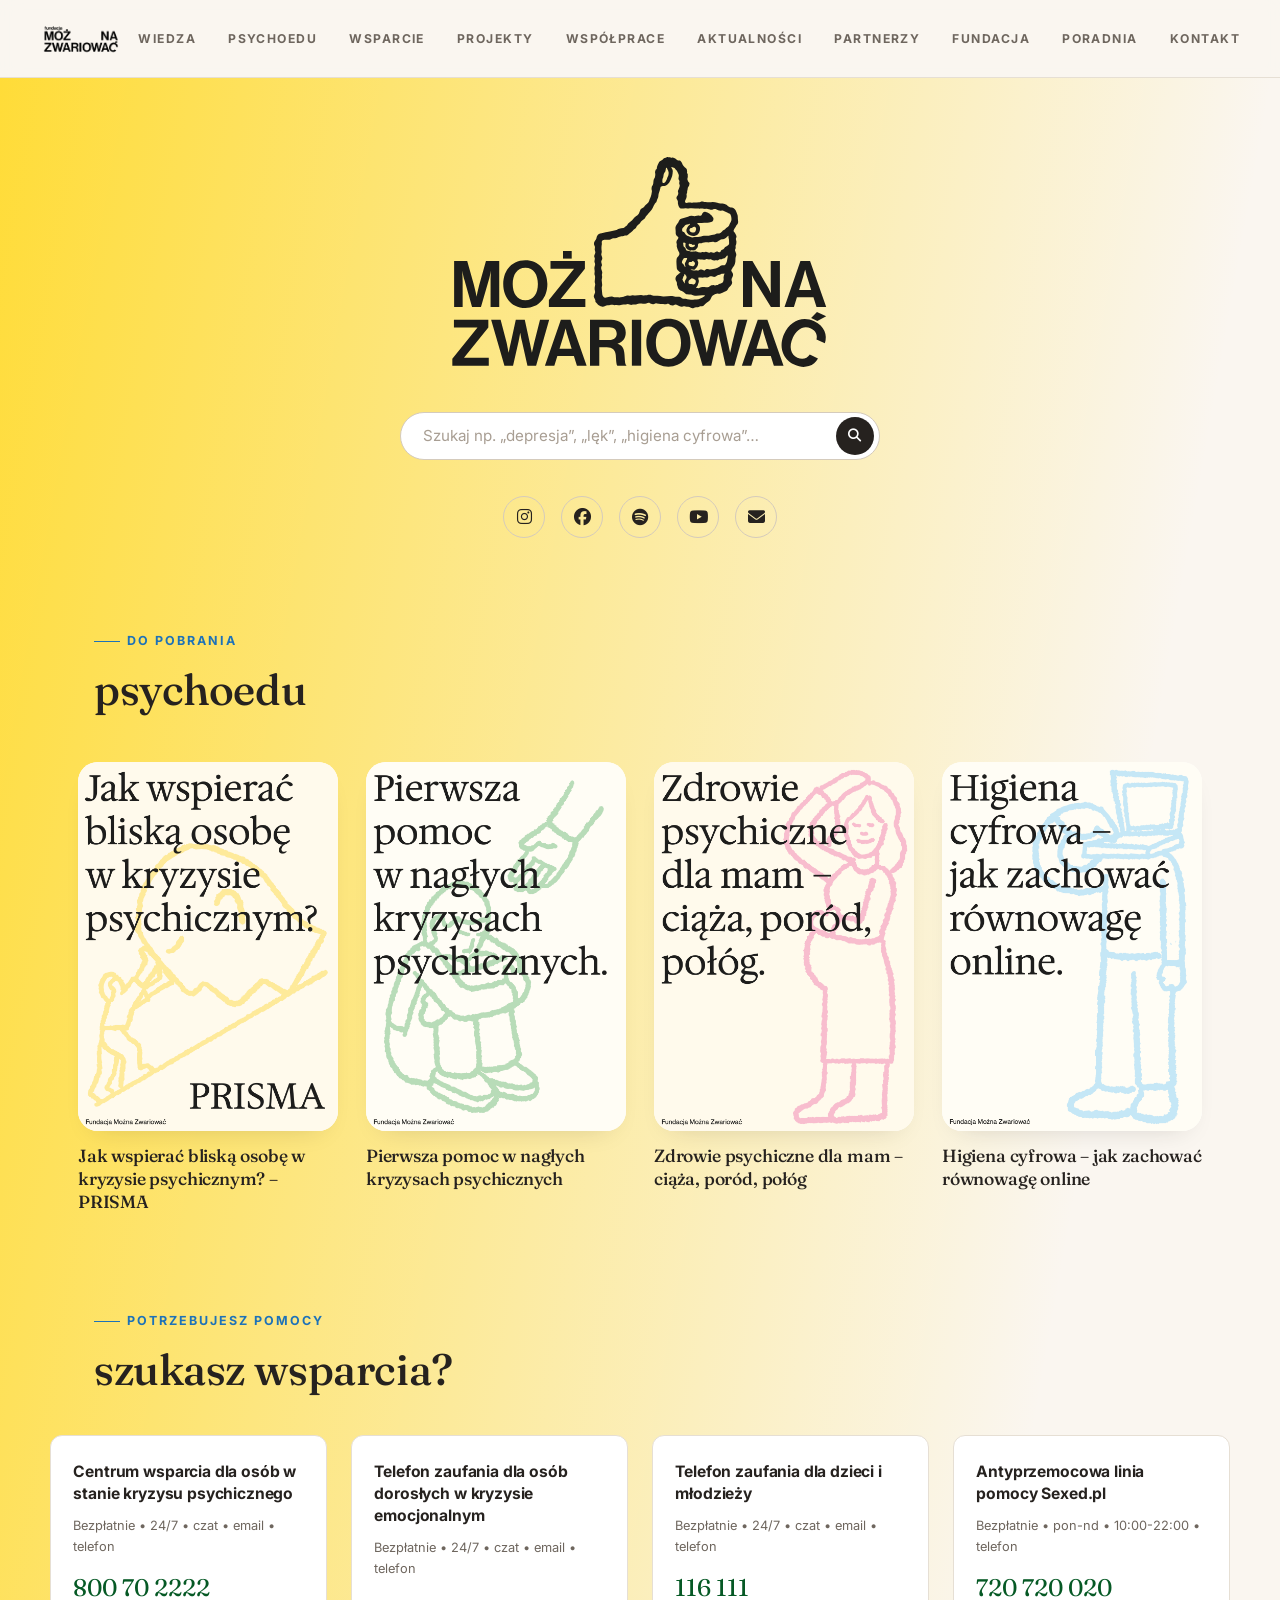
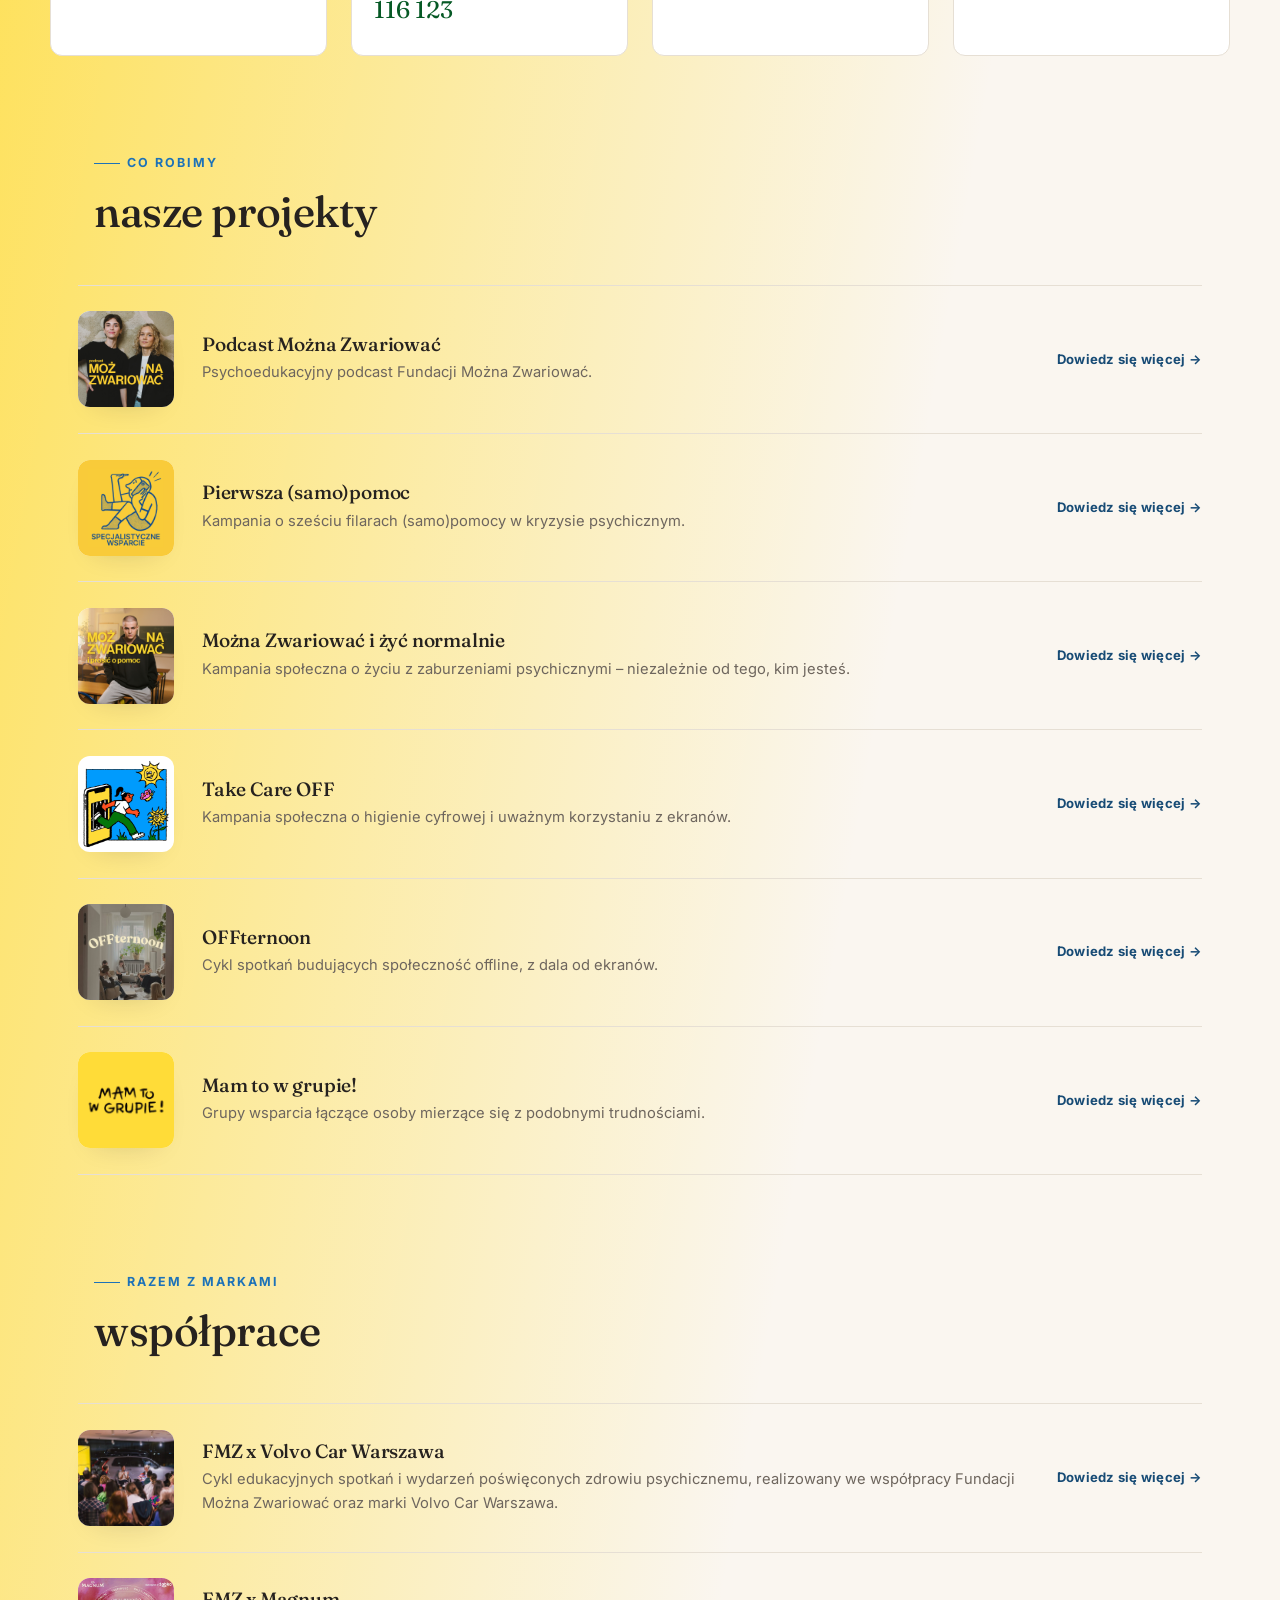
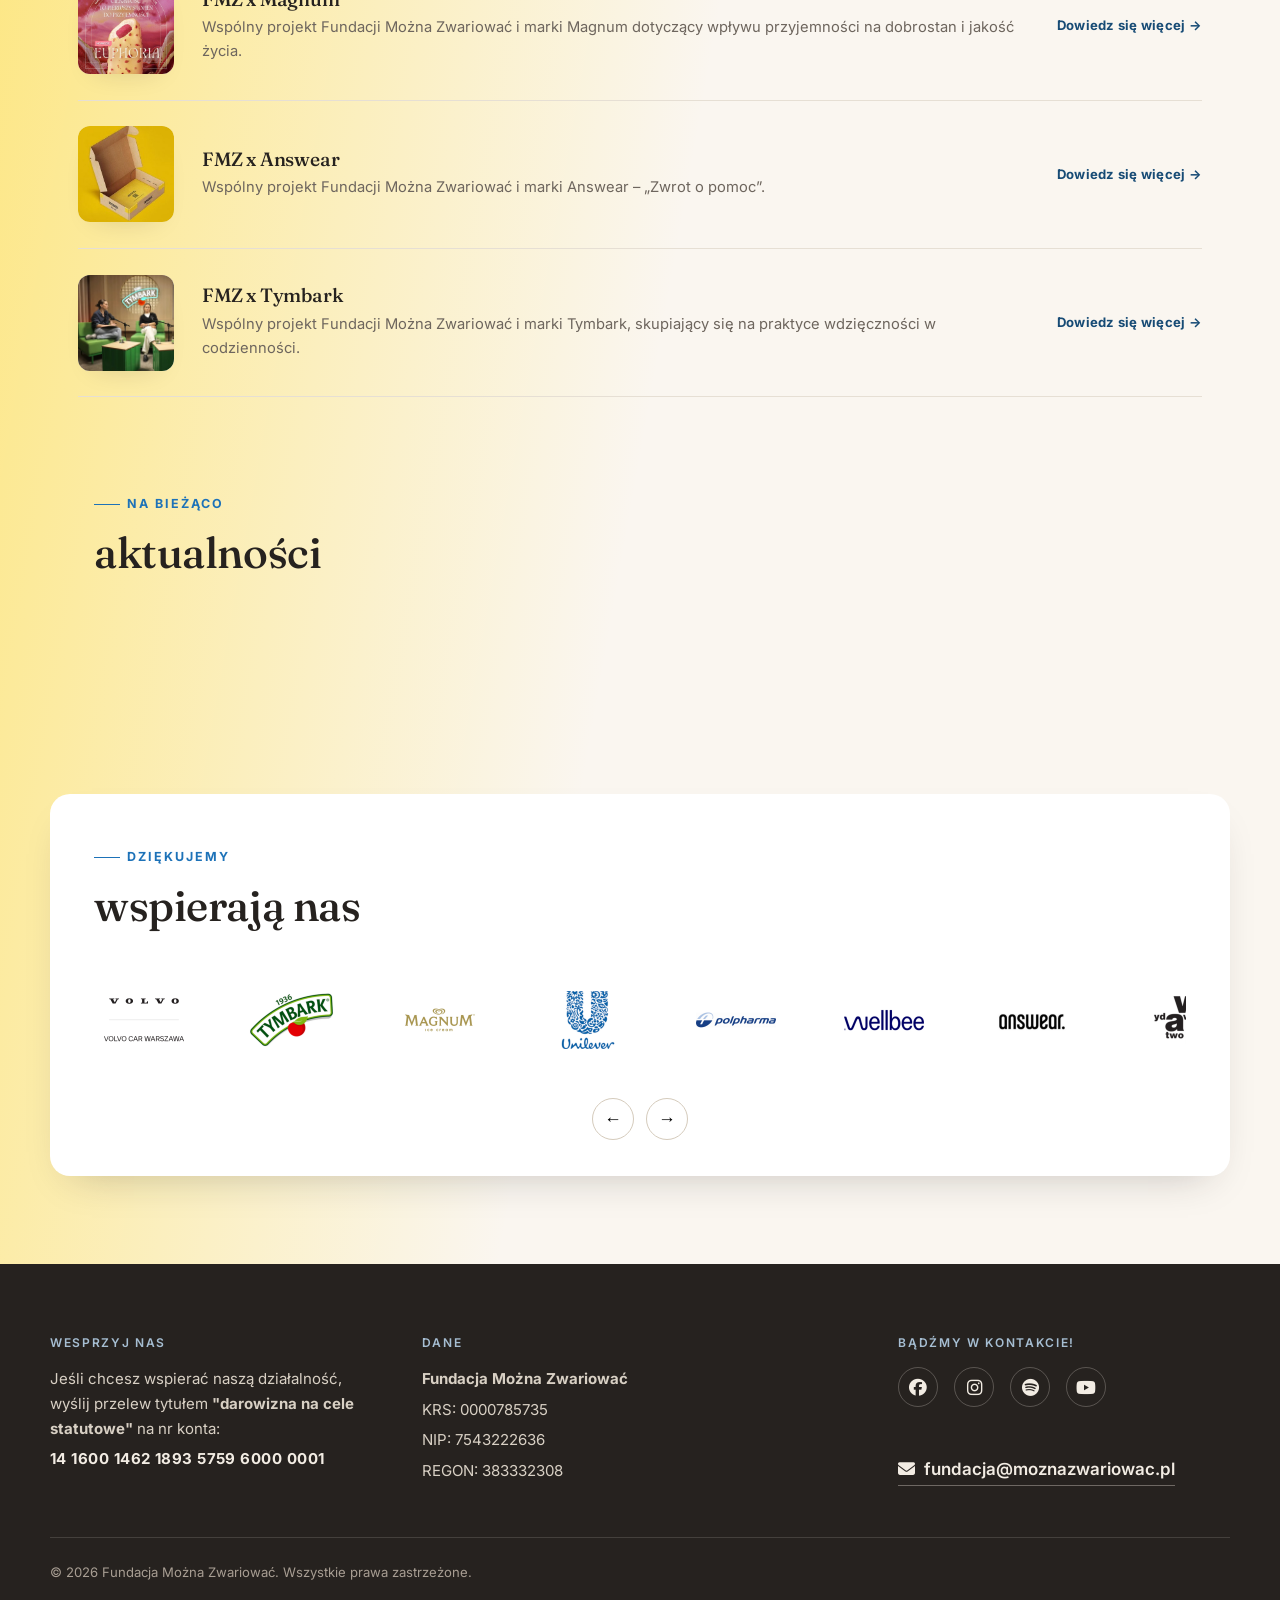
==== index.html @ efbbf6c7 "Volvo page: navy titles and subtitle Co-Authored-By: Claude Opus 5.5 <noreply@anthropic.com> Claude-" ====
<!DOCTYPE html>
<html lang="pl">
  <head>
    <meta charset="UTF-8" />
    <meta name="viewport" content="width=device-width, initial-scale=1.0" />
    <title>Fundacja Można Zwariować</title>
    <link rel="preconnect" href="https://fonts.googleapis.com" />
    <link rel="preconnect" href="https://fonts.gstatic.com" crossorigin />
    <link
      href="https://fonts.googleapis.com/css2?family=Fraunces:ital,opsz,wght@0,9..144,400;0,9..144,500;0,9..144,600;1,9..144,400&family=Inter:wght@400;500;600;700;800&display=swap"
      rel="stylesheet"
    />
    <link
      rel="stylesheet"
      href="https://cdnjs.cloudflare.com/ajax/libs/font-awesome/6.5.0/css/all.min.css"
    />
    <link rel="stylesheet" href="style.css?v=35" />
    <link rel="icon" type="image/png" href="images/favicon.png" />
  </head>
  <body>
    <header>
        <a href="index.html">
          <img
            src="images/logo-black.png"
            alt="Fundacja Można Zwariować"
            class="logo"
          />
        </a>

        <nav class="desktop-nav">
          <a href="wiedza.html">WIEDZA</a>
          <a href="#psychoedu">PSYCHOEDU</a>
          <a href="#wsparcie">WSPARCIE</a>
          <a href="#projekty">PROJEKTY</a>
          <a href="#wspolprace">WSPÓŁPRACE</a>
          <a href="#aktualnosci">AKTUALNOŚCI</a>
          <a href="#partnerzy">PARTNERZY</a>
          <a href="fundacja.html">FUNDACJA</a>
          <a href="http://poradniamoznazwariowac.pl/" target="_blank">PORADNIA</a>
          <a href="#kontakt">KONTAKT</a>
        </nav>

      <button class="menu-toggle" onclick="toggleMenu()" aria-label="Menu">☰</button>
    </header>

    <nav class="menu" id="mobileMenu">
      <button class="menu-close" onclick="toggleMenu()" aria-label="Zamknij menu">✕</button>
      <a href="wiedza.html">Wiedza</a>
      <a href="#psychoedu">Psychoedu</a>
      <a href="#wsparcie">Wsparcie</a>
      <a href="#projekty">Projekty</a>
      <a href="#wspolprace">Współprace</a>
      <a href="#aktualnosci">Aktualności</a>
      <a href="#partnerzy">Partnerzy</a>
      <a href="fundacja.html">Fundacja</a>
      <a href="http://poradniamoznazwariowac.pl/" target="_blank">Poradnia</a>
      <a href="#kontakt">Kontakt</a>
    </nav>

    <main class="container">
      <div class="gradient-zone">
      <section class="hero">
        <img
          src="images/MZthumblogo.svg"
          alt="Fundacja Można Zwariować"
          class="hero-logo"
        />

        <div class="hero-search-wrapper">
          <form class="hero-search" id="heroSearchForm" role="search" autocomplete="off">
            <input
              type="text"
              id="heroSearchInput"
              placeholder="Szukaj np. „depresja”, „lęk”, „higiena cyfrowa”…"
              aria-label="Szukaj w bazie wiedzy"
            />
            <button type="submit" class="hero-search-submit" aria-label="Szukaj">
              <i class="fas fa-search"></i>
            </button>
          </form>
          <div class="search-suggestions" id="heroSearchSuggestions"></div>
        </div>

       <div class="social-icons">
          <a href="https://www.instagram.com/moznazwariowac/" target="_blank"
            ><i class="fab fa-instagram"></i
          ></a>
          <a
            href="https://www.facebook.com/fundacjamoznazwariowac/"
            target="_blank"
            ><i class="fab fa-facebook"></i
          ></a>
          <a
            href="https://open.spotify.com/show/7yq7L2H5VwxzbtKMXawCY4"
            target="_blank"
            ><i class="fab fa-spotify"></i
          ></a>
          <a href="https://www.youtube.com/@moznazwariowac" target="_blank"
            ><i class="fab fa-youtube"></i
          ></a>
          <a href="mailto:fundacja@moznazwariowac.pl"
            ><i class="fas fa-envelope"></i
          ></a>
        </div>
      </section>


      <div class="section-heading" id="psychoedu">
        <p class="eyebrow">Do pobrania</p>
        <h2>psychoedu</h2>
      </div>
      <section class="projects" id="psychoedu-materialy" aria-label="Materiały do pobrania">
        <a class="project" href="https://drive.google.com/file/d/1dH6vZEk3X3gKUA7QLHs_zhx847miFxQl/view?usp=sharing" target="_blank" rel="noopener">
          <div class="image-wrapper">
            <img src="images/psychoedu/prisma.png" alt="Jak wspierać bliską osobę w kryzysie psychicznym? PRISMA" />
          </div>
          <h3>Jak wspierać bliską osobę w kryzysie psychicznym? – PRISMA</h3>
        </a>

        <a class="project" href="https://drive.google.com/file/d/1ys7moNHUGmXeyTDCe5k1jp7f_pBhKyRo/view?usp=sharing" target="_blank" rel="noopener">
          <div class="image-wrapper">
            <img src="images/psychoedu/pierwsza-pomoc.png" alt="Pierwsza pomoc w nagłych kryzysach psychicznych" />
          </div>
          <h3>Pierwsza pomoc w nagłych kryzysach psychicznych</h3>
        </a>

        <a class="project" href="https://drive.google.com/file/d/1O34Plb5wRDuKD5qvX75muHB6kGhdKzjv/view?usp=sharing" target="_blank" rel="noopener">
          <div class="image-wrapper">
            <img src="images/psychoedu/zdrowie-psychiczne-mam.png" alt="Zdrowie psychiczne dla mam – ciąża, poród, połóg" />
          </div>
          <h3>Zdrowie psychiczne dla mam – ciąża, poród, połóg</h3>
        </a>

        <a class="project" href="https://drive.google.com/file/d/1wUWBpvicBmy4-w4uSs5lAGBhzBgagpvX/view?usp=sharing" target="_blank" rel="noopener">
          <div class="image-wrapper">
            <img src="images/psychoedu/higiena-cyfrowa.png" alt="Higiena cyfrowa – jak zachować równowagę online" />
          </div>
          <h3>Higiena cyfrowa – jak zachować równowagę online</h3>
        </a>
      </section>

      <section class="trusted-section" id="wsparcie-sekcja" aria-label="Organizacje, którym możesz zaufać">
        <div class="trusted-heading" id="wsparcie">
          <p class="eyebrow">Potrzebujesz pomocy</p>
          <h2>Szukasz wsparcia?</h2>
        </div>
        <div class="trusted-grid">
          <article class="trusted-card">
            <h3 class="trusted-title"><a href="https://centrumwsparcia.pl/" target="_blank" rel="noopener">Centrum wsparcia dla osób w stanie kryzysu psychicznego</a></h3>
            <p class="trusted-meta">Bezpłatnie • 24/7 • czat • email • telefon</p>
            <p class="trusted-phone"><a href="tel:800702222">800 70 2222</a></p>
          </article>

          <article class="trusted-card">
            <h3 class="trusted-title"><a href="https://116sos.pl/" target="_blank" rel="noopener">Telefon zaufania dla osób dorosłych w kryzysie emocjonalnym</a></h3>
            <p class="trusted-meta">Bezpłatnie • 24/7 • czat • email • telefon</p>
            <p class="trusted-phone"><a href="tel:116123">116 123</a></p>
          </article>

          <article class="trusted-card">
            <h3 class="trusted-title"><a href="https://116111.pl/" target="_blank" rel="noopener">Telefon zaufania dla dzieci i młodzieży</a></h3>
            <p class="trusted-meta">Bezpłatnie • 24/7 • czat • email • telefon</p>
            <p class="trusted-phone"><a href="tel:116111">116 111</a></p>
          </article>

          <article class="trusted-card">
            <h3 class="trusted-title"><a href="https://sexed.pl/antyprzemocowa-linia/" target="_blank" rel="noopener">Antyprzemocowa linia pomocy Sexed.pl</a></h3>
            <p class="trusted-meta">Bezpłatnie • pon-nd • 10:00-22:00 • telefon</p>
            <p class="trusted-phone"><a href="tel:720720020">720 720 020</a></p>
          </article>
        </div>
      </section>

      <div class="section-heading" id="projekty">
        <p class="eyebrow">Co robimy</p>
        <h2>nasze projekty</h2>
      </div>
      <div class="projects-list">
        <a href="https://open.spotify.com/show/7yq7L2H5VwxzbtKMXawCY4" target="_blank" class="project-row">
          <div class="project-row-thumb"><img src="images/podcast.png" alt="Podcast Można Zwariować" /></div>
          <div class="project-row-text">
            <h3>Podcast Można Zwariować</h3>
            <p>Psychoedukacyjny podcast Fundacji Można Zwariować.</p>
          </div>
          <span class="project-row-arrow">Dowiedz się więcej →</span>
        </a>

        <a href="pierwszasamopomoc.html" class="project-row">
          <div class="project-row-thumb"><img src="images/psp-wsparcie.png" alt="Pierwsza (samo)pomoc" /></div>
          <div class="project-row-text">
            <h3>Pierwsza (samo)pomoc</h3>
            <p>Kampania o sześciu filarach (samo)pomocy w kryzysie psychicznym.</p>
          </div>
          <span class="project-row-arrow">Dowiedz się więcej →</span>
        </a>

        <a href="kampania.html" class="project-row">
          <div class="project-row-thumb"><img src="images/kampania/poster1.jpg" alt="Można Zwariować i żyć normalnie" /></div>
          <div class="project-row-text">
            <h3>Można Zwariować i żyć normalnie</h3>
            <p>Kampania społeczna o życiu z zaburzeniami psychicznymi – niezależnie od tego, kim jesteś.</p>
          </div>
          <span class="project-row-arrow">Dowiedz się więcej →</span>
        </a>

        <a href="takecareoff.html" class="project-row">
          <div class="project-row-thumb"><img src="images/tcoy1.png" alt="Take Care OFF" /></div>
          <div class="project-row-text">
            <h3>Take Care OFF</h3>
            <p>Kampania społeczna o higienie cyfrowej i uważnym korzystaniu z ekranów.</p>
          </div>
          <span class="project-row-arrow">Dowiedz się więcej →</span>
        </a>

        <a href="offternoon.html" class="project-row">
          <div class="project-row-thumb"><img src="images/offternoon.jpg" alt="OFFternoon" /></div>
          <div class="project-row-text">
            <h3>OFFternoon</h3>
            <p>Cykl spotkań budujących społeczność offline, z dala od ekranów.</p>
          </div>
          <span class="project-row-arrow">Dowiedz się więcej →</span>
        </a>

        <a href="mamtowgrupie.html" class="project-row">
          <div class="project-row-thumb"><img src="images/mamtowgrupie-thumb.png" alt="Mam to w grupie!" /></div>
          <div class="project-row-text">
            <h3>Mam to w grupie!</h3>
            <p>Grupy wsparcia łączące osoby mierzące się z podobnymi trudnościami.</p>
          </div>
          <span class="project-row-arrow">Dowiedz się więcej →</span>
        </a>

      </div>

      <div class="section-heading" id="wspolprace">
        <p class="eyebrow">Razem z markami</p>
        <h2>współprace</h2>
      </div>
      <div class="projects-list">
        <a href="volvo.html" class="project-row">
          <div class="project-row-thumb"><img src="images/volvo/thumb.jpg?v=2" alt="FMZ x Volvo Car Warszawa" /></div>
          <div class="project-row-text">
            <h3>FMZ x Volvo Car Warszawa</h3>
            <p>Cykl edukacyjnych spotkań i wydarzeń poświęconych zdrowiu psychicznemu, realizowany we współpracy Fundacji Można Zwariować oraz marki Volvo Car Warszawa.</p>
          </div>
          <span class="project-row-arrow">Dowiedz się więcej →</span>
        </a>

        <a href="magnum.html" class="project-row">
          <div class="project-row-thumb"><img src="images/magnum-euphoria.jpg" alt="FMZ x Magnum" /></div>
          <div class="project-row-text">
            <h3>FMZ x Magnum</h3>
            <p>Wspólny projekt Fundacji Można Zwariować i marki Magnum dotyczący wpływu przyjemności na dobrostan i jakość życia.</p>
          </div>
          <span class="project-row-arrow">Dowiedz się więcej →</span>
        </a>

        <a href="answear.html" class="project-row">
          <div class="project-row-thumb"><img src="images/answear/thumb.jpg" alt="FMZ x Answear" /></div>
          <div class="project-row-text">
            <h3>FMZ x Answear</h3>
            <p>Wspólny projekt Fundacji Można Zwariować i marki Answear – „Zwrot o pomoc”.</p>
          </div>
          <span class="project-row-arrow">Dowiedz się więcej →</span>
        </a>

        <a href="tymbark.html" class="project-row">
          <div class="project-row-thumb"><img src="images/tymbark/thumb.jpg" alt="FMZ x Tymbark" /></div>
          <div class="project-row-text">
            <h3>FMZ x Tymbark</h3>
            <p>Wspólny projekt Fundacji Można Zwariować i marki Tymbark, skupiający się na praktyce wdzięczności w codzienności.</p>
          </div>
          <span class="project-row-arrow">Dowiedz się więcej →</span>
        </a>
      </div>

        <section class="instagram-section" aria-label="Aktualności">
          <div class="instagram-heading" id="aktualnosci">
            <p class="eyebrow">Na bieżąco</p>
            <h2>aktualności</h2>
          </div>
          <div class="instagram-grid-container">
            <!-- Behold Instagram Feed Widget -->
            <behold-widget feed-id="1lDxrCmmyEaCpyabLuM0"></behold-widget>
            <script>
              (() => {
                const d=document,s=d.createElement("script");s.type="module";
                s.src="https://w.behold.so/widget.js";d.head.append(s);
              })();
            </script>
          </div>
        </section>

        <section class="partners-section" aria-label="Partnerzy">
          <div class="partners-box" id="partnerzy">
          <div class="partners-heading">
            <p class="eyebrow">Dziękujemy</p>
            <h2>wspierają nas</h2>
          </div>
          <div class="partners-track" id="partnersTrack">
            <div class="partner-item"><img src="images/partnerzy/1.png" alt="Partner 1" /></div>
            <div class="partner-item"><img src="images/partnerzy/2.png" alt="Partner 2" /></div>
            <div class="partner-item"><img src="images/partnerzy/3.png" alt="Partner 3" /></div>
            <div class="partner-item"><img src="images/partnerzy/4.png" alt="Partner 4" /></div>
            <div class="partner-item"><img src="images/partnerzy/5.png" alt="Partner 5" /></div>
            <div class="partner-item"><img src="images/partnerzy/6.png" alt="Partner 6" /></div>
            <div class="partner-item"><img src="images/partnerzy/7.png" alt="Partner 7" /></div>
            <div class="partner-item"><img src="images/partnerzy/8.png" alt="Partner 8" /></div>
            <div class="partner-item"><img src="images/partnerzy/9.png" alt="Partner 9" /></div>
            <div class="partner-item"><img src="images/partnerzy/10.png" alt="Partner 10" /></div>
            <div class="partner-item"><img src="images/partnerzy/11.png" alt="Partner 11" /></div>
            <div class="partner-item"><img src="images/partnerzy/12.png" alt="Partner 12" /></div>
            <div class="partner-item"><img src="images/partnerzy/13.png" alt="Partner 13" /></div>
            <div class="partner-item"><img src="images/partnerzy/14.png" alt="Partner 14" /></div>
            <div class="partner-item"><img src="images/partnerzy/15.png" alt="Partner 15" /></div>
            <div class="partner-item"><img src="images/partnerzy/16.png" alt="Partner 16" /></div>
            <div class="partner-item"><img src="images/partnerzy/17.png" alt="Partner 17" /></div>
            <div class="partner-item"><img src="images/partnerzy/18.png" alt="Partner 18" /></div>
            <div class="partner-item"><img src="images/partnerzy/19.png" alt="Partner 19" /></div>
            <div class="partner-item"><img src="images/partnerzy/20.png" alt="Partner 20" /></div>
            <div class="partner-item"><img src="images/partnerzy/21.png" alt="Partner 21" /></div>
          </div>
          <div class="partners-controls">
            <button class="partners-arrow" id="partnersPrev" aria-label="Poprzedni">←</button>
            <button class="partners-arrow" id="partnersNext" aria-label="Następny">→</button>
          </div>
          </div>
        </section>
      </div>
      </main>

    <footer class="footer" id="kontakt">
      <div class="footer-content">
        <div class="footer-section">
          <h3>WESPRZYJ NAS</h3>
          <div class="donation-info">
            <p>Jeśli chcesz wspierać naszą działalność, wyślij przelew tytułem <strong>"darowizna na cele statutowe"</strong> na nr konta:</p>
            <p class="bank-account"><strong>14 1600 1462 1893 5759 6000 0001</strong></p>
          </div>
        </div>

        <div class="footer-section">
          <h3>DANE</h3>
          <div class="contact-info">
            <p><strong>Fundacja Można Zwariować</strong></p>
            <p>KRS: 0000785735</p>
            <p>NIP: 7543222636</p>
            <p>REGON: 383332308</p>
          </div>
        </div>

        <div class="footer-section">
          <h3>BĄDŹMY W KONTAKCIE!</h3>
          <div class="footer-social-icons">
            <a href="https://www.facebook.com/fundacjamoznazwariowac/" target="_blank">
              <i class="fab fa-facebook"></i>
            </a>
            <a href="https://www.instagram.com/moznazwariowac/" target="_blank">
              <i class="fab fa-instagram"></i>
            </a>
            <a href="https://open.spotify.com/show/7yq7L2H5VwxzbtKMXawCY4" target="_blank">
              <i class="fab fa-spotify"></i>
            </a>
            <a href="https://www.youtube.com/@moznazwariowac" target="_blank">
              <i class="fab fa-youtube"></i>
            </a>
          </div> <br>
          <a href="mailto:fundacja@moznazwariowac.pl" class="email-link">
            <i class="fas fa-envelope"></i> fundacja@moznazwariowac.pl
          </a>
        </div>
      </div>
      <div class="footer-bottom">
        <p>&copy; 2026 Fundacja Można Zwariować. Wszystkie prawa zastrzeżone.</p>
      </div>
    </footer>

    <script src="contentful-config.js?v=2"></script>
    <script src="posts-data.js?v=6"></script>
    <script src="script.js?v=3"></script>
  </body>
</html>
---- style.css ----
/* =========================================================
   Fundacja Można Zwariować — design system
   Inspired by the Studio Malinowski brochure redesign:
   editorial serif headings, warm paper background, thin
   rules, small-caps labels, and a soft gradient-wash accent
   that shifts per topic (blush pink / sky blue / sage green).
   ========================================================= */

/* ---------- Tokens ---------- */
:root {
  /* neutrals */
  --cream: #faf6f0;
  --paper: #ffffff;
  --ink: #26221f;
  --ink-soft: #6e665e;
  --ink-faint: #a89e93;
  --line: #e6dfd4;
  --line-strong: #d5cbbc;

  /* accents — updated brand palette (Sept 2026) */
  --pink-700: #c15492;
  --pink-500: #e9bbd59c;
  --pink-500-solid: #e9bbd5;
  --pink-300: #efe6eb;
  --pink-100: #f9f8f9;

  --blue-700: #174b75;
  --blue-500-solid: #1d72b8;
  --blue-300: #a6bed2;
  --blue-100: #e7ebee;

  --green-700: #065925;
  --green-500-solid: #038d36;
  --green-300: #89d0a3;
  --green-100: #e0ebe4;

  /* new brand hues — not yet wired to a page theme */
  --red-700: #973615;
  --red-500-solid: #e94f1b;
  --red-300: #dcbcb2;
  --red-100: #f1ecea;

  --navy-700: #202154;
  --navy-500-solid: #2d2e83;
  --navy-300: #a3a4c4;
  --navy-100: #e5e5ea;

  --yellow: #ffdc38;

  /* the "active" accent — overridden per page via body classes */
  --accent-700: var(--blue-700);
  --accent-500: var(--blue-500-solid);
  --accent-300: var(--blue-300);
  --accent-100: var(--blue-100);

  --font-serif: "Fraunces", "Iowan Old Style", Georgia, serif;
  --font-sans: "Inter", -apple-system, BlinkMacSystemFont, "Segoe UI", sans-serif;

  --container: 1180px;
  --radius: 20px;
  --radius-sm: 12px;

  --shadow-soft: 0 18px 40px -22px rgba(38, 34, 31, 0.28);
  --shadow-card: 0 12px 28px -18px rgba(38, 34, 31, 0.22);
}

body.accent-blue {
  --accent-700: var(--blue-700);
  --accent-500: var(--blue-500-solid);
  --accent-300: var(--blue-300);
  --accent-100: var(--blue-100);
}

body.accent-green {
  --accent-700: var(--green-700);
  --accent-500: var(--green-500-solid);
  --accent-300: var(--green-300);
  --accent-100: var(--green-100);
}

/* ---------- Reset ---------- */
* {
  box-sizing: border-box;
}

html {
  scroll-behavior: smooth;
}

body {
  margin: 0;
  overflow-x: hidden;
  font-family: var(--font-sans);
  background-color: var(--cream);
  color: var(--ink);
  -webkit-font-smoothing: antialiased;
  font-size: 17px;
  line-height: 1.65;
}

img {
  max-width: 100%;
  display: block;
}

a {
  color: inherit;
  text-decoration: none;
}

ul {
  margin: 0;
  padding: 0;
  list-style: none;
}

h1, h2, h3, h4 {
  font-family: var(--font-serif);
  font-weight: 500;
  line-height: 1.12;
  letter-spacing: -0.01em;
  margin: 0 0 0.5em;
  color: var(--ink);
}

h1 { font-size: clamp(2.4rem, 5vw, 4rem); font-weight: 400; }
h2 { font-size: clamp(1.9rem, 3.4vw, 2.7rem); }
h3 { font-size: 1.25rem; font-weight: 600; font-family: var(--font-sans); }
h4 { font-size: 1.05rem; font-weight: 600; font-family: var(--font-sans); }

p { margin: 0 0 1em; color: var(--ink); }

b, strong { font-weight: 700; color: var(--ink); }

/* Menu links jump to a section: stop below the sticky header so the
   eyebrow and section title are fully visible */
html {
  scroll-padding-top: 5.5rem;
}

/* ---------- Layout ---------- */
.container {
  max-width: var(--container);
  margin: 0 auto;
  padding: 0 1.75rem;
}

section {
  padding: 5.5rem 1.75rem;
}

@media (max-width: 720px) {
  section { padding: 3.25rem 1.25rem; }
}

/* psychoedu and szukasz wsparcia sit back-to-back with no heading gap
   between them, so their combined padding otherwise doubles up — trim it
   to match the tighter spacing used elsewhere between sections */
#psychoedu-materialy {
  padding-bottom: 2.75rem;
}

#wsparcie-sekcja {
  padding-top: 2.75rem;
}

@media (max-width: 720px) {
  #psychoedu-materialy { padding-bottom: 1.5rem; }
  #wsparcie-sekcja { padding-top: 1.5rem; }
}

.eyebrow {
  display: inline-flex;
  align-items: center;
  gap: 0.6em;
  font-family: var(--font-sans);
  font-size: 0.78rem;
  font-weight: 700;
  letter-spacing: 0.16em;
  text-transform: uppercase;
  color: var(--accent-500);
  margin-bottom: 0.9rem;
}

.eyebrow::before {
  content: "";
  width: 26px;
  height: 1px;
  background: var(--accent-500);
}

/* Every section heading on the home page lines up with the
   "wspierają nas" heading, which sits inside the padded partners box.
   .section-heading lives outside a <section>, so it adds the section
   gutter itself (1.75rem, 1.25rem on phones) on top of that inset. */
.section-heading {
  max-width: calc(var(--container) + 3.5rem);
  margin: 0 auto 3rem;
  padding: 0 1.75rem 0 calc(1.75rem + 2.75rem);
  text-align: left;
}

.trusted-heading,
.instagram-heading {
  padding-left: 2.75rem;
}

@media (max-width: 720px) {
  .section-heading { padding-left: calc(1.25rem + 2.75rem); }
}

/* a heading that follows a list instead of a <section> gets the same space
   above it as every other section (see section padding) */
.projects-list + .section-heading {
  margin-top: 5.5rem;
}

@media (max-width: 720px) {
  .projects-list + .section-heading { margin-top: 3.25rem; }
}

.section-heading h2 {
  text-transform: lowercase;
  font-variant-caps: normal;
}

/* thin rule divider, echoes the brochure's horizontal rules */
.rule {
  border: none;
  border-top: 1px solid var(--line);
  margin: 2rem 0;
}

/* soft gradient wash — the brochure cover treatment, translated to web */
.accent-wash {
  position: absolute;
  inset: 0;
  z-index: -1;
  background: linear-gradient(
    100deg,
    var(--accent-300) 0%,
    var(--accent-100) 32%,
    transparent 62%
  );
  opacity: 0.9;
}

/* ---------- Buttons ---------- */
.cta-button,
.kampania-pdf-link,
.quiz-submit {
  display: inline-flex;
  align-items: center;
  gap: 0.5em;
  font-family: var(--font-sans);
  font-size: 0.82rem;
  font-weight: 700;
  letter-spacing: 0.06em;
  text-transform: uppercase;
  padding: 0.95rem 1.9rem;
  border-radius: 999px;
  border: 1.5px solid var(--ink);
  background: transparent;
  color: var(--ink);
  cursor: pointer;
  transition: all 0.25s ease;
}

.cta-button:hover,
.kampania-pdf-link:hover,
.quiz-submit:hover {
  background: var(--ink);
  color: var(--paper);
}

.cta-button-custom-pink {
  border-color: var(--accent-500);
  background: var(--accent-500);
  color: var(--paper);
}

.cta-button-custom-pink:hover {
  background: var(--accent-700);
  border-color: var(--accent-700);
  color: var(--paper);
}

.cta-button-green {
  border-color: var(--green-500-solid);
  background: var(--green-500-solid);
  color: var(--paper);
}

.cta-button-green:hover {
  background: var(--green-700);
  border-color: var(--green-700);
  color: var(--paper);
}

/* ---------- Header / Nav ---------- */
header {
  position: sticky;
  top: 0;
  z-index: 40;
  display: flex;
  align-items: center;
  justify-content: space-between;
  padding: 1.35rem 2.5rem;
  background: rgba(250, 246, 240, 0.86);
  backdrop-filter: blur(10px);
  border-bottom: 1px solid var(--line);
}

header .logo,
header a img.logo {
  height: 34px;
  width: auto;
}

.desktop-nav {
  display: flex;
  align-items: center;
  gap: 2rem;
}

.desktop-nav a {
  font-size: 0.76rem;
  font-weight: 700;
  letter-spacing: 0.12em;
  color: var(--ink-soft);
  transition: color 0.2s ease;
  position: relative;
}

.desktop-nav a:hover {
  color: var(--ink);
}

.desktop-nav a::after {
  content: "";
  position: absolute;
  left: 0;
  bottom: -6px;
  width: 0;
  height: 1px;
  background: var(--accent-500);
  transition: width 0.25s ease;
}

.desktop-nav a:hover::after {
  width: 100%;
}

.menu-toggle {
  display: none;
  background: none;
  border: 1px solid var(--line-strong);
  border-radius: 10px;
  font-size: 1.2rem;
  padding: 0.35rem 0.7rem;
  cursor: pointer;
  color: var(--ink);
}

.menu {
  display: none;
  flex-direction: column;
  position: fixed;
  top: 0;
  bottom: 0;
  right: -100%;
  width: min(50vw, 210px);
  overflow-y: auto;
  overscroll-behavior: contain;
  background: var(--paper);
  padding: calc(3.75rem + env(safe-area-inset-top)) 1rem
    calc(1.75rem + env(safe-area-inset-bottom));
  gap: 1rem;
  box-shadow: var(--shadow-soft);
  transition: right 0.3s ease;
  z-index: 50;
}

.menu.open {
  right: 0;
}

.menu-close {
  position: absolute;
  top: calc(1rem + env(safe-area-inset-top));
  right: 0.75rem;
  z-index: 1;
  width: 2.5rem;
  height: 2.5rem;
  background: var(--paper);
  border: 1px solid var(--line-strong);
  border-radius: 10px;
  font-size: 1.1rem;
  line-height: 1;
  color: var(--ink);
  cursor: pointer;
}

.menu a {
  flex-shrink: 0;
  font-family: var(--font-serif);
  font-size: 1.2rem;
  color: var(--ink);
  border-bottom: 1px solid var(--line);
  padding: 0.5rem 0;
  line-height: 1.2;
}

/* 10 menu items: tighter spacing on medium screens, the ☰ menu below 1140px */
@media (max-width: 1240px) {
  .desktop-nav { gap: 1.1rem; }
  .desktop-nav a { letter-spacing: 0.08em; }
}

@media (max-width: 1140px) {
  .desktop-nav { display: none; }
  .menu-toggle { display: block; }
  .menu { display: flex; }
}

@media (max-width: 900px) {
  header { padding: 1.1rem 1.25rem; }
  .desktop-nav { display: none; }
  .menu-toggle { display: block; }
  .menu { display: flex; }
}

/* ---------- Footer ---------- */
.footer {
  background: var(--ink);
  color: #f2ece3;
  padding: 4.5rem 1.75rem 2rem;
}

.footer-content {
  max-width: var(--container);
  margin: 0 auto;
  display: grid;
  grid-template-columns: 0.95fr 1.25fr 0.95fr;
  gap: 2.5rem;
}

.footer-section {
  min-width: 0;
}

/* strong/b default to --ink globally, which is the same as the
   footer's own background — without this override, bold text here
   (transfer title, bank account number) is invisible */
.footer strong,
.footer b {
  color: inherit;
}

.footer-section h3 {
  font-family: var(--font-sans);
  font-size: 0.75rem;
  letter-spacing: 0.14em;
  text-transform: uppercase;
  color: var(--accent-300);
  margin-bottom: 1.1rem;
}

.footer-section p {
  color: #d8d0c4;
  margin: 0 0 0.35rem;
  font-size: 0.94rem;
}

.bank-account {
  color: #f2ece3 !important;
  letter-spacing: 0.03em;
}

.email-link {
  display: inline-flex;
  align-items: center;
  gap: 0.5em;
  color: #f2ece3;
  font-weight: 600;
  border-bottom: 1px solid rgba(242, 236, 227, 0.35);
  padding-bottom: 2px;
  max-width: 100%;
  overflow-wrap: anywhere;
}

.footer-social-icons {
  display: flex;
  gap: 1rem;
  font-size: 1.1rem;
  margin-bottom: 1.2rem;
}

.footer-social-icons a {
  width: 40px;
  height: 40px;
  display: inline-flex;
  align-items: center;
  justify-content: center;
  border: 1px solid rgba(242, 236, 227, 0.25);
  border-radius: 50%;
  transition: background 0.2s ease, border-color 0.2s ease;
}

.footer-social-icons a:hover {
  background: var(--accent-500);
  border-color: var(--accent-500);
}

.footer-bottom {
  max-width: var(--container);
  margin: 3rem auto 0;
  padding-top: 1.5rem;
  border-top: 1px solid rgba(242, 236, 227, 0.15);
}

.footer-bottom p {
  color: #a89e93;
  font-size: 0.82rem;
  margin: 0;
}

@media (max-width: 720px) {
  .footer-content { grid-template-columns: 1fr; gap: 2.5rem; }
}

/* =========================================================
   HOMEPAGE
   ========================================================= */

/* Full-bleed gradient wrapper — breaks out of <main class="container">'s
   padding so the wash starts at the true left edge of the viewport, and
   wraps hero + the section right after it so the color runs further down
   the page instead of stopping abruptly at the hero's own bottom edge. */
.gradient-zone {
  width: 100vw;
  position: relative;
  left: 50%;
  right: 50%;
  margin-left: -50vw;
  margin-right: -50vw;
  background: linear-gradient(
    100deg,
    var(--yellow) 0%,
    rgba(255, 220, 56, 0.45) 34%,
    rgba(255, 220, 56, 0) 62%
  );
}

/* blue variant (trial on the Take care OFF page) */
.gradient-zone-blue {
  background: linear-gradient(
    100deg,
    var(--blue-500-solid) 0%,
    rgba(29, 114, 184, 0.45) 34%,
    rgba(29, 114, 184, 0) 62%
  );
}

/* pink variant (FMZ x Magnum) */
.gradient-zone-pink {
  background: linear-gradient(
    100deg,
    var(--pink-500-solid) 0%,
    rgba(233, 187, 213, 0.5) 34%,
    rgba(233, 187, 213, 0) 62%
  );
}

/* light yellow variant (OFFternoon, from the original site's #fff0c4) */
.gradient-zone-lightyellow {
  background: linear-gradient(
    100deg,
    #fff0c4 0%,
    rgba(255, 240, 196, 0.6) 34%,
    rgba(255, 240, 196, 0) 62%
  );
}

.gradient-zone-green {
  background: linear-gradient(
    100deg,
    var(--green-500-solid) 0%,
    rgba(3, 141, 54, 0.45) 34%,
    rgba(3, 141, 54, 0) 62%
  );
}

.hero {
  max-width: var(--container);
  margin: 0 auto;
  padding: 4.5rem 1.75rem 3rem;
  text-align: center;
  display: flex;
  flex-direction: column;
  align-items: center;
}

.kampania-hero {
  padding-top: 5rem;
}

.hero-logo {
  width: min(420px, 70vw);
  margin-bottom: 1.75rem;
}

.social-icons {
  display: flex;
  gap: 1rem;
  margin-bottom: 2.25rem;
}

.social-icons a {
  width: 42px;
  height: 42px;
  display: inline-flex;
  align-items: center;
  justify-content: center;
  border-radius: 50%;
  border: 1px solid var(--line-strong);
  color: var(--ink);
  transition: all 0.2s ease;
}

.social-icons a:hover {
  background: var(--accent-500);
  border-color: var(--accent-500);
  color: var(--paper);
}

.hero-description {
  max-width: 700px;
  font-size: 1.12rem;
  line-height: 1.75;
  color: var(--ink-soft);
  margin-bottom: 2.5rem;
}

.hero-description b {
  color: var(--ink);
}

.cta-buttons {
  display: flex;
  flex-wrap: wrap;
  justify-content: center;
  gap: 0.9rem;
}

/* Projects grid */
.projects {
  max-width: var(--container);
  margin: 0 auto;
  padding-top: 0;
  display: grid;
  grid-template-columns: repeat(4, 1fr);
  gap: 1.75rem;
}

.project {
  display: flex;
  flex-direction: column;
  align-items: flex-start;
  gap: 0.9rem;
}

.project .image-wrapper {
  display: block;
  width: 100%;
  aspect-ratio: 1018 / 1444;
  overflow: hidden;
  border-radius: var(--radius);
  background: var(--paper);
  box-shadow: var(--shadow-card);
}

.project .image-wrapper img {
  width: 100%;
  height: 100%;
  object-fit: cover;
  transition: transform 0.5s ease;
}

.project:hover .image-wrapper img {
  transform: scale(1.05);
}

.project h3 {
  font-family: var(--font-serif);
  font-weight: 500;
  font-size: 1.1rem;
  line-height: 1.3;
  margin: 0;
}

.project:hover h3 {
  text-decoration: underline;
  text-underline-offset: 3px;
}

/* "nasze projekty" as a row list — small thumbnail + title/description + link */
.projects-list {
  max-width: var(--container);
  margin: 3rem auto 0;
  padding: 0 1.75rem;
  display: flex;
  flex-direction: column;
}

.project-row {
  display: flex;
  align-items: center;
  gap: 1.75rem;
  padding: 1.6rem 0;
  border-top: 1px solid var(--line);
  text-decoration: none;
  color: inherit;
  transition: background 0.2s ease;
}

.projects-list a.project-row:last-child {
  border-bottom: 1px solid var(--line);
}

.project-row:hover {
  background: rgba(38, 34, 31, 0.03);
}

.project-row-thumb {
  flex: 0 0 auto;
  width: 96px;
  height: 96px;
  border-radius: var(--radius-sm);
  overflow: hidden;
  background: var(--paper);
  box-shadow: var(--shadow-card);
}

.project-row-thumb img {
  width: 100%;
  height: 100%;
  object-fit: cover;
  display: block;
  transition: transform 0.4s ease;
}

/* logo thumbnails: show the whole logo on white instead of cropping */
.project-row-thumb-logo img {
  object-fit: contain;
  padding: 10px;
}

.project-row:hover .project-row-thumb img {
  transform: scale(1.06);
}

.project-row-text {
  flex: 1 1 auto;
  min-width: 0;
}

.project-row-text h3 {
  font-family: var(--font-serif);
  font-weight: 500;
  font-size: 1.2rem;
  margin: 0 0 0.3rem;
  color: var(--ink);
}

.project-row-text p {
  margin: 0;
  color: var(--ink-soft);
  font-size: 0.92rem;
}

.project-row-arrow {
  flex: 0 0 auto;
  font-size: 0.82rem;
  font-weight: 700;
  letter-spacing: 0.02em;
  color: var(--accent-700);
  white-space: nowrap;
}

@media (max-width: 720px) {
  .projects-list { padding: 0 1.25rem; }
}

@media (max-width: 560px) {
  .project-row-thumb { width: 72px; height: 72px; }
  .project-row { gap: 1.1rem; }
  .project-row-arrow { display: none; }
}

/* Trusted / crisis-support section — green accent by default here */
.trusted-section {
  background: transparent;
}

.trusted-heading {
  max-width: var(--container);
  margin: 0 auto 2.5rem;
}

.trusted-heading h2 {
  color: var(--ink);
  text-transform: lowercase;
}

.trusted-grid {
  max-width: var(--container);
  margin: 0 auto;
  display: grid;
  grid-template-columns: repeat(4, 1fr);
  gap: 1.5rem;
}

.trusted-card {
  background: var(--paper);
  border-radius: var(--radius-sm);
  padding: 1.6rem 1.4rem;
  border: 1px solid var(--line);
}

.trusted-title {
  font-family: var(--font-sans);
  font-size: 0.98rem;
  font-weight: 700;
  margin-bottom: 0.6rem;
  line-height: 1.4;
}

.trusted-title a {
  border-bottom: 1px solid transparent;
}

.trusted-title a:hover {
  border-bottom-color: var(--green-500-solid);
}

.trusted-meta {
  font-size: 0.8rem;
  color: var(--ink-soft);
  margin-bottom: 0.7rem;
}

.trusted-phone {
  font-family: var(--font-serif);
  font-size: 1.5rem;
  color: var(--green-700);
  margin: 0;
}

.trusted-phone a {
  color: inherit;
  text-decoration: none;
  white-space: nowrap;
}

.trusted-phone a:hover {
  text-decoration: underline;
}

/* Team carousel */
.team-heading {
  max-width: var(--container);
  margin: 0 auto 2.5rem;
}

.team-carousel {
  max-width: var(--container);
  margin: 0 auto;
  overflow: hidden;
}

.team-track {
  display: flex;
  gap: 1.5rem;
  cursor: grab;
}

.team-card {
  flex: 0 0 auto;
  width: 200px;
  text-align: center;
  padding: 1.75rem 1.25rem;
  background: var(--paper);
  border-radius: var(--radius);
  border: 1px solid var(--line);
}

.team-avatar {
  width: 88px;
  height: 88px;
  border-radius: 50%;
  object-fit: cover;
  margin: 0 auto 1rem;
  border: 3px solid var(--accent-100);
}

.team-name {
  font-size: 1.02rem;
  margin-bottom: 0.35rem;
}

.team-email {
  font-size: 0.78rem;
  color: var(--ink-soft);
  word-break: break-word;
}

.team-controls {
  max-width: var(--container);
  margin: 1.75rem auto 0;
  display: flex;
  gap: 0.75rem;
  justify-content: center;
}

.team-arrow,
.partners-arrow {
  width: 42px;
  height: 42px;
  border-radius: 50%;
  border: 1px solid var(--line-strong);
  background: var(--paper);
  font-size: 1.1rem;
  cursor: pointer;
  transition: all 0.2s ease;
}

.team-arrow:hover,
.partners-arrow:hover {
  background: var(--ink);
  color: var(--paper);
  border-color: var(--ink);
}

/* Downloads / psychoedu */
.downloads-section {
  background: transparent;
}

.downloads-box {
  max-width: var(--container);
  margin: 0 auto;
  background: var(--paper);
  border-radius: var(--radius);
  padding: 3rem 2.75rem;
  box-shadow: var(--shadow-soft);
}

.downloads-heading,
.downloads-content {
  max-width: 100%;
  margin: 0;
}

.downloads-heading {
  margin-bottom: 2.5rem;
}

.downloads-content h3 {
  font-family: var(--font-serif);
  font-weight: 400;
  font-size: 1.3rem;
  color: var(--ink-soft);
  max-width: 640px;
  margin-bottom: 2.5rem;
}

.downloads-files {
  display: flex;
  flex-direction: column;
}

.download-item {
  display: flex;
  align-items: center;
  justify-content: space-between;
  gap: 1.5rem;
  padding: 1.4rem 0;
  border-top: 1px solid var(--line);
}

.download-item:last-child {
  border-bottom: 1px solid var(--line);
}

.download-info h4 {
  font-family: var(--font-sans);
  font-weight: 500;
  font-size: 1rem;
  margin: 0;
  color: var(--ink);
}

/* Instagram */
.instagram-section {
  background: transparent;
}

.instagram-heading {
  max-width: var(--container);
  margin: 0 auto 2.5rem;
}

.instagram-grid-container {
  max-width: var(--container);
  margin: 0 auto;
}

/* Partners carousel */
.partners-section {
  background: transparent;
}

.partners-box {
  max-width: var(--container);
  margin: 0 auto;
  background: var(--paper);
  border-radius: var(--radius);
  padding: 2.75rem 2.75rem 2.25rem;
  box-shadow: var(--shadow-soft);
  overflow: hidden;
}

.partners-heading {
  max-width: 100%;
  margin: 0 auto 2.5rem;
}

.partners-track {
  max-width: 100%;
  margin: 0 auto;
  display: flex;
  align-items: center;
  gap: 3rem;
  overflow: hidden;
}

.partner-item {
  flex: 0 0 auto;
  display: flex;
  align-items: center;
  justify-content: center;
}

.partner-item img {
  height: 100px;
  width: auto;
  margin: 0 auto;
}

.partners-controls {
  max-width: 100%;
  margin: 1.75rem auto 0;
  display: flex;
  gap: 0.75rem;
  justify-content: center;
}

@media (max-width: 980px) {
  .projects { grid-template-columns: repeat(2, 1fr); }
  .trusted-grid { grid-template-columns: repeat(2, 1fr); }
}

@media (max-width: 620px) {
  .projects { grid-template-columns: repeat(2, 1fr); gap: 1.75rem 1rem; }
  .project { gap: 0.6rem; }
  .project h3 { font-size: 1rem; }
  .trusted-grid { grid-template-columns: 1fr; }
  .download-item { flex-direction: column; align-items: flex-start; gap: 0.75rem; }
}

/* =========================================================
   FUNDACJA (documents) PAGE
   ========================================================= */

.onas-section {
  max-width: var(--container);
  margin: 0 auto;
  padding-top: 4rem;
  padding-bottom: 1rem;
}

.onas-content {
  max-width: 760px;
}

.onas-content p {
  font-size: 1.1rem;
  line-height: 1.8;
  color: var(--ink);
}

.onas-content p b {
  color: var(--ink);
}

.fundacja-content {
  max-width: var(--container);
  margin: 0 auto;
  padding-top: 3rem;
}

.fundacja-documents {
  display: grid;
  grid-template-columns: repeat(3, 1fr);
  gap: 3rem;
}

.document-category h3 {
  font-family: var(--font-serif);
  font-size: 1.35rem;
  font-weight: 500;
  color: var(--pink-700);
  margin-bottom: 1.25rem;
  padding-bottom: 0.75rem;
  border-bottom: 1px solid var(--line);
}

.document-list li {
  border-bottom: 1px solid var(--line);
}

.document-list a {
  display: block;
  padding: 0.9rem 0;
  font-size: 0.96rem;
  color: var(--ink);
  transition: color 0.2s ease;
}

.document-list a:hover {
  color: var(--ink);
}

@media (max-width: 820px) {
  .fundacja-documents { grid-template-columns: 1fr; gap: 2.5rem; }
}

/* =========================================================
   KAMPANIA PAGE
   ========================================================= */

.kampania-hero {
  position: relative;
  padding-top: 5rem;
}

.kampania-hero-content {
  max-width: 820px;
  margin: 0 auto;
  text-align: center;
}

.kampania-claim {
  display: block;
  font-family: var(--font-serif);
  font-size: clamp(2.2rem, 5vw, 3.4rem);
  font-weight: 500;
}

.kampania-subclaim {
  display: block;
  font-family: var(--font-serif);
  font-style: italic;
  font-weight: 400;
  font-size: clamp(1.3rem, 2.6vw, 1.8rem);
  color: var(--accent-700);
  margin-top: 0.4rem;
}

.kampania-video {
  margin: 2.75rem 0;
  border-radius: var(--radius);
  overflow: hidden;
  box-shadow: var(--shadow-soft);
}

.kampania-video iframe {
  width: 100%;
  aspect-ratio: 16 / 9;
  height: auto;
  display: block;
  border: none;
}

.kampania-subtitle {
  font-size: 1rem;
  color: var(--ink);
  line-height: 1.6;
  text-align: left;
  margin-bottom: 2.25rem;
}

.kampania-images {
  padding-top: 0;
  padding-bottom: 0;
}

.kampania-posters-grid {
  max-width: var(--container);
  margin: 0 auto 3rem;
  display: grid;
  grid-template-columns: repeat(6, 1fr);
  gap: 0.9rem;
}

.kampania-poster {
  cursor: pointer;
  border-radius: var(--radius-sm);
  overflow: hidden;
  aspect-ratio: 3 / 4;
}

.kampania-poster img {
  width: 100%;
  height: 100%;
  object-fit: cover;
  transition: transform 0.4s ease;
}

.kampania-poster:hover img {
  transform: scale(1.06);
}

.kampania-content {
  max-width: 760px;
  margin: 0 auto;
  text-align: center;
}

.kampania-text p {
  font-size: 1rem;
  color: var(--ink);
  line-height: 1.6;
  text-align: left;
  margin-bottom: 1.5rem;
}

.kampania-partners-content {
  max-width: var(--container);
  margin: 0 auto;
  text-align: center;
}

.kampania-partners-content h2 {
  margin-bottom: 2.5rem;
}

.kampania-partners-logos {
  display: flex;
  flex-wrap: wrap;
  align-items: center;
  justify-content: center;
  gap: 3rem;
}

.kampania-partner-logo img {
  max-height: 55px;
  width: auto;
  filter: grayscale(1) opacity(0.65);
  transition: filter 0.2s ease;
}

.kampania-partner-logo:hover img {
  filter: grayscale(0) opacity(1);
}

@media (max-width: 720px) {
  .kampania-posters-grid { grid-template-columns: repeat(3, 1fr); }
}

/* =========================================================
   MAMTOWGRUPIE PAGE
   ========================================================= */

.mamtowgrupie-hero {
  text-align: center;
  padding-bottom: 0;
}

.mamtowgrupie-logo {
  max-width: 360px;
  margin: 0 auto 1.5rem;
}

.mamtowgrupie-subtitle {
  max-width: 640px;
  margin: 0 auto;
  font-size: 1rem;
  color: var(--ink);
  line-height: 1.6;
  text-align: left;
}

.mamtowgrupie-content {
  display: grid;
  grid-template-columns: 1fr 1fr;
  gap: 3.5rem;
  max-width: var(--container);
  margin: 0 auto;
}

.mamtowgrupie-video iframe,
.offternoon-video iframe {
  width: 100%;
  border: none;
  border-radius: var(--radius);
  box-shadow: var(--shadow-soft);
}

.mamtowgrupie-goals-header,
.mamtowgrupie-pink-header,
.mamtowgrupie-meeting-header {
  margin-top: 2.5rem;
  padding-top: 1.5rem;
  border-top: 1px solid var(--line);
}

.mamtowgrupie-goals-header h3,
.mamtowgrupie-pink-header h3,
.mamtowgrupie-meeting-header h3 {
  /* sized like the home page section headings */
  font-family: var(--font-serif);
  font-weight: 400;
  font-size: clamp(1.9rem, 3.4vw, 2.7rem);
  color: var(--pink-700);
  text-transform: lowercase;
  margin-bottom: 1.75rem;
}

.mamtowgrupie-content p {
  color: var(--ink);
  font-size: 1rem;
  line-height: 1.6;
  margin-bottom: 1.5rem;
}

.offternoon-instagram {
  margin: 2rem 0;
  display: flex;
  justify-content: center;
}

.offternoon-instagram iframe {
  border-radius: var(--radius-sm);
  box-shadow: var(--shadow-card);
}

/* bottom sign-up box, matching the original moznazwariowac.pl page */
.mamtowgrupie-zone {
  padding-bottom: 4rem;
}

.mamtowgrupie-zone .mamtowgrupie-content {
  padding-bottom: 2rem;
}

.mamtowgrupie-cta {
  max-width: 800px;
  margin: 0 auto;
  padding: 2rem 1rem;
  text-align: center;
  background-color: #ffe68b;
  border-radius: 12px;
}

.mamtowgrupie-cta p {
  font-size: 1rem;
  font-weight: 400;
  line-height: 1.6;
  color: var(--ink);
  margin: 0;
}

.mamtowgrupie-form-link {
  color: var(--ink);
  text-decoration: underline;
  font-weight: 600;
}

.mamtowgrupie-form-link:hover {
  color: #ea6f91;
}

@media (max-width: 860px) {
  .mamtowgrupie-content { grid-template-columns: 1fr; gap: 2.5rem; }
  .mamtowgrupie-cta { margin: 0 1.25rem; padding: 1.5rem 1.25rem; }
}

/* =========================================================
   OFFTERNOON PAGE
   ========================================================= */

/* Layout copied from the original moznazwariowac.pl OFFternoon page */
.offternoon-hero {
  padding: 4rem 1rem;
  text-align: center;
}

.offternoon-logo {
  max-width: 100%;
  height: auto;
  max-height: 180px;
  display: block;
  margin: 0 auto 2rem auto;
}

.offternoon-content {
  display: flex;
  gap: 2rem;
  align-items: flex-start;
  max-width: 1200px;
  margin: 0 auto;
  text-align: left;
}

.offternoon-left,
.offternoon-right {
  flex: 1;
  display: flex;
  flex-direction: column;
  gap: 1.5rem;
}

.offternoon-video {
  width: 100%;
  display: flex;
  justify-content: center;
}

.offternoon-hero .offternoon-video iframe {
  width: 100%;
  height: 600px;
  max-width: 300px;
  border-radius: 12px;
  box-shadow: 0 4px 20px rgba(0, 0, 0, 0.1);
}

.offternoon-description {
  width: 100%;
}

.offternoon-hero .offternoon-instagram {
  width: 100%;
  margin: 0;
  display: flex;
  justify-content: center;
}

.offternoon-hero .instagram-embed {
  border-radius: 12px;
  box-shadow: 0 4px 20px rgba(0, 0, 0, 0.1);
  max-width: 450px;
  width: 100%;
  height: 420px;
  overflow: hidden;
  transform: translateY(-20px);
  margin-bottom: -20px;
}

/* pink section titles, same look as on the Mam to w grupie page */
.offternoon-section-title {
  padding-top: 1.5rem;
  border-top: 1px solid var(--line);
  font-family: var(--font-serif);
  font-weight: 400;
  font-size: clamp(1.9rem, 3.4vw, 2.7rem);
  color: var(--pink-700);
  text-transform: lowercase;
  margin-bottom: 1.75rem;
}

.offternoon-description p {
  font-size: 1rem;
  line-height: 1.6;
  color: var(--ink);
  margin-bottom: 1.5rem;
}

@media (max-width: 768px) {
  .offternoon-hero .instagram-embed {
    max-width: 380px;
    height: 380px;
    transform: translateY(-15px);
    margin-bottom: -15px;
  }

  .offternoon-logo {
    max-height: 400px;
    width: 90%;
  }

  .offternoon-content {
    flex-direction: column;
    gap: 1.5rem;
    align-items: center;
  }

  .offternoon-left,
  .offternoon-right {
    width: 100%;
  }

  /* on phones the two columns merge; show video, intro, posts, rest */
  .offternoon-left,
  .offternoon-right {
    display: contents;
  }

  .offternoon-video {
    display: flex;
    justify-content: center;
    order: 1;
  }

  .offternoon-description-first { order: 2; }
  .offternoon-right .offternoon-instagram { order: 3; }
  .offternoon-description-second { order: 4; }
  .offternoon-description-third { order: 5; }
  .offternoon-left .offternoon-instagram { order: 6; }

  .offternoon-description p {
    margin-bottom: 0.5rem;
  }
}

/* FMZ x Answear page (reuses the Magnum/OFFternoon layout) */
.answear-hero .answear-row {
  align-items: center;
  margin-bottom: 3rem;
}

.answear-figure {
  margin: 0;
  width: 100%;
  max-width: 460px;
  align-self: center;
}

.answear-figure img {
  display: block;
  width: 100%;
  height: auto;
  border-radius: var(--radius-sm);
  box-shadow: var(--shadow-card);
}

.answear-hero .offternoon-section-title {
  color: var(--blue-500-solid);
}

.answear-stats {
  display: flex;
  justify-content: center;
  gap: 1.25rem;
  flex-wrap: wrap;
  margin: 1rem auto 4rem;
}

.answear-stat {
  flex: 1 1 220px;
  max-width: 320px;
  background: var(--pink-500-solid);
  border-radius: var(--radius-sm);
  box-shadow: var(--shadow-card);
  padding: 1.6rem 1.4rem;
  text-align: center;
}

.answear-stat-number {
  display: block;
  font-family: var(--font-serif);
  font-size: clamp(2.4rem, 5vw, 3.2rem);
  line-height: 1.1;
  color: var(--red-500-solid);
}

.answear-stat-label {
  display: block;
  margin-top: 0.4rem;
  font-size: 0.95rem;
  font-weight: 600;
  color: var(--red-500-solid);
}

/* FMZ x Volvo Car Warszawa page (reuses the Magnum/OFFternoon layout) */
.volvo-hero .offternoon-section-title,
.volvo-hero .kampania-subclaim {
  color: var(--navy-500-solid);
}

.volvo-playlist {
  max-width: 900px;
  margin: 3.5rem auto 2rem;
}

.volvo-playlist iframe {
  display: block;
  width: 100%;
  aspect-ratio: 16 / 9;
  height: auto;
  border: 0;
  border-radius: var(--radius-sm);
  background: #000;
}

/* FMZ x Tymbark page (reuses the Magnum/OFFternoon layout) */
.tymbark-hero .offternoon-section-title {
  color: var(--navy-500-solid);
}

.tymbark-videos {
  display: grid;
  grid-template-columns: repeat(3, 1fr);
  gap: 1.25rem;
  max-width: var(--container);
  margin: 3.5rem auto 2rem;
}

.tymbark-videos iframe {
  width: 100%;
  aspect-ratio: 16 / 9;
  height: auto;
  border: 0;
  border-radius: var(--radius-sm);
  background: #000;
}

@media (max-width: 860px) {
  .tymbark-videos { grid-template-columns: 1fr; }
}

/* FMZ x Magnum page (reuses the OFFternoon layout) */
.magnum-title {
  max-width: 820px;
  margin: 0 auto 2rem;
}

.magnum-logos {
  display: flex;
  justify-content: center;
  align-items: center;
  gap: 3rem;
  margin: 0 auto 3rem;
}

.magnum-logos img {
  height: 120px;
  width: auto;
  border-radius: var(--radius-sm);
}

.offternoon-hero .magnum-embed {
  height: 540px;
}

.magnum-hero .offternoon-instagram + .offternoon-instagram {
  margin-top: 2rem;
}

.magnum-hero .offternoon-description a {
  text-decoration: underline;
  text-underline-offset: 3px;
  font-weight: 600;
}

.magnum-hero .offternoon-description a:hover {
  color: var(--pink-700);
}

/* on phones alternate text and posts instead of all text first */
@media (max-width: 768px) {
  .magnum-hero .offternoon-content .m-order-1 { order: 1; }
  .magnum-hero .offternoon-content .m-order-2 { order: 2; }
  .magnum-hero .offternoon-content .m-order-3 { order: 3; }
  .magnum-hero .offternoon-content .m-order-4 { order: 4; }
  .magnum-hero .offternoon-content .m-order-5 { order: 5; }
  .magnum-hero .offternoon-content .m-order-6 { order: 6; }
  .magnum-hero .offternoon-content .m-order-7 { order: 7; }
  .magnum-hero .offternoon-instagram + .offternoon-instagram { margin-top: 0; }
}

/* =========================================================
   PIERWSZASAMOPOMOC PAGE
   ========================================================= */

/* Title styled like the kampania page; the rest follows the original
   moznazwariowac.pl Pierwsza (samo)pomoc page */
.pierwszasamopomoc-hero {
  text-align: center;
  padding: 5rem 1rem 3rem;
}

.pierwszasamopomoc-title {
  max-width: 820px;
  margin: 0 auto 1rem;
}

.pierwszasamopomoc-content {
  max-width: 900px;
  margin: 0 auto;
  padding: 2rem 1rem;
  text-align: left;
}

.pierwszasamopomoc-content p {
  font-size: 1rem;
  line-height: 1.6;
  color: var(--ink);
  margin-bottom: 1.5rem;
}

.pierwszasamopomoc-content p a {
  color: var(--ink);
  text-decoration: underline;
}

.pierwszasamopomoc-content p a:hover {
  opacity: 0.7;
}

.pierwszasamopomoc-image {
  margin-top: 3rem;
  margin-bottom: 3rem;
  text-align: center;
}

.pierwszasamopomoc-image img {
  max-width: 100%;
  height: auto;
}

.pierwszasamopomoc-steps {
  display: grid;
  grid-template-columns: repeat(2, 1fr);
  gap: 2rem;
  margin: 3rem 0;
}

.step-item {
  display: flex;
  gap: 1rem;
  align-items: flex-start;
  text-align: left;
}

.step-item img {
  max-width: 100px;
  min-width: 100px;
  width: 100px;
  height: 100px;
  object-fit: cover;
  border-radius: 12px;
  flex-shrink: 0;
}

.step-item-text {
  flex: 1;
}

.step-item h3 {
  font-size: 1.1rem;
  font-weight: 700;
  color: var(--blue-500-solid);
  margin-bottom: 0.5rem;
  text-transform: uppercase;
}

.pierwszasamopomoc-content .step-item p {
  font-size: 0.9rem;
  line-height: 1.5;
  color: var(--ink);
  margin: 0;
}

.pierwszasamopomoc-cta {
  text-align: center;
  margin-top: 3rem;
  margin-bottom: 2rem;
}

/* pink filled download button, as on the original page */
.pierwszasamopomoc-cta .kampania-pdf-link {
  display: inline-block;
  font-size: 1.1rem;
  font-weight: 600;
  letter-spacing: 0;
  text-transform: none;
  color: #fff;
  margin: 1.5rem auto 2rem;
  padding: 1rem 2rem;
  background: #ea6f91;
  border: 2px solid #ea6f91;
  border-radius: 999px;
  transition: all 0.3s ease;
}

.pierwszasamopomoc-cta .kampania-pdf-link:hover {
  background: #fff;
  color: #ea6f91;
}

@media (max-width: 768px) {
  .pierwszasamopomoc-steps {
    grid-template-columns: 1fr;
    gap: 2rem;
  }
}

/* =========================================================
   TAKECAREOFFYOURSELF PAGE
   ========================================================= */

.takecareoffyourself-hero {
  padding-bottom: 0;
  text-align: center;
}

.takecareoffyourself-hero .takecareoffyourself-content {
  text-align: left;
}

.takecareoffyourself-title {
  font-family: var(--font-serif);
  font-size: clamp(2.8rem, 7vw, 4.6rem);
  font-weight: 700;
  line-height: 1.05;
  text-align: center;
  margin-bottom: 0.6rem;
}

/* same look as the kampania subtitle ("Niezależnie od tego, kim jesteś.") */
.takecareoffyourself-subtitle {
  font-family: var(--font-serif);
  font-style: italic;
  font-weight: 400;
  font-size: clamp(1.3rem, 2.6vw, 1.8rem);
  line-height: 1.3;
  color: var(--accent-700);
  text-align: center;
  margin: 0 auto 3rem;
  max-width: 820px;
}

.takecareoffyourself-content {
  display: grid;
  grid-template-columns: 1fr 1fr;
  gap: 3.5rem;
  max-width: var(--container);
  margin: 0 auto;
  align-items: center;
}

.takecareoffyourself-image {
  border-radius: var(--radius);
  overflow: hidden;
  box-shadow: var(--shadow-soft);
}

.takecareoffyourself-right h3 {
  font-family: var(--font-serif);
  font-weight: 500;
  font-size: 1.5rem;
  color: var(--navy-500-solid);
}

.takecareoffyourself-right p {
  color: var(--ink);
  font-size: 1rem;
  line-height: 1.6;
  margin-bottom: 1.5rem;
}

.takecareoffyourself-quiz {
  background: transparent;
}

/* white card behind the quiz, same look as the "wspierają nas" box */
.quiz-box {
  max-width: 760px;
  background: var(--paper);
  border-radius: var(--radius);
  padding: 2.75rem 2.75rem 2.25rem;
  box-shadow: var(--shadow-soft);
}

@media (max-width: 720px) {
  .quiz-box { padding: 2rem 1.25rem 1.75rem; }
}

.quiz-wrapper {
  max-width: 640px;
  margin: 0 auto;
  text-align: center;
}

.quiz-wrapper h2 {
  margin-bottom: 2.5rem;
}

.quiz-question {
  text-align: left;
  padding: 1.4rem 0;
  border-top: 1px solid var(--line-strong);
}

.quiz-question:last-of-type {
  border-bottom: 1px solid var(--line-strong);
  margin-bottom: 2rem;
}

.quiz-question p {
  margin: 0 0 0.75rem;
  font-weight: 600;
}

.quiz-options {
  display: flex;
  gap: 1.75rem;
}

.quiz-options label {
  font-size: 0.94rem;
  margin-right: 1.5rem;
  cursor: pointer;
}

.quiz-options input {
  appearance: none;
  -webkit-appearance: none;
  width: 1.15rem;
  height: 1.15rem;
  margin: 0 0.5rem 0 0;
  vertical-align: -0.2rem;
  border: 1.5px solid var(--ink);
  border-radius: 50%;
  background: var(--paper);
  cursor: pointer;
}

.quiz-options input:checked {
  background: radial-gradient(circle, var(--ink) 0 40%, var(--paper) 45%);
}

.quiz-options input:focus-visible {
  outline: 2px solid var(--accent-500);
  outline-offset: 2px;
}

.quiz-result {
  margin-top: 1.5rem;
  padding: 1.5rem;
  border-radius: var(--radius-sm);
  font-size: 0.98rem;
  line-height: 1.6;
  border: 1px solid var(--line-strong);
}

.takecareoffyourself-tips {
  text-align: center;
  background: transparent;
}

.tips-list {
  max-width: 640px;
  margin: 0 auto 3rem;
  text-align: left;
}

.tips-list h3 {
  font-family: var(--font-serif);
  font-weight: 400;
  font-size: 1.2rem;
  padding: 1rem 0;
  border-bottom: 1px solid var(--line);
}

.takecareoffyourself-guide {
  margin-top: 0.5rem;
}

.takecareoffyourself-downloads {
  display: flex;
  flex-wrap: wrap;
  justify-content: center;
  gap: 1rem;
}

.takecareoffyourself-sources {
  max-width: 760px;
  margin: 3.5rem auto 0;
  padding-top: 1.25rem;
  border-top: 1px solid var(--line);
  font-size: 0.8rem;
  line-height: 1.55;
  color: var(--ink);
  opacity: 0.6;
  text-align: left;
}

.takecareoffyourself-sources h4 {
  font-size: 0.72rem;
  font-weight: 700;
  letter-spacing: 0.08em;
  text-transform: uppercase;
  margin-bottom: 0.5rem;
}

.takecareoffyourself-sources ul {
  list-style: none;
  padding: 0;
  margin: 0;
}

.takecareoffyourself-sources li + li {
  margin-top: 0.35rem;
}

.takecareoffyourself-sources a {
  color: inherit;
  text-decoration: underline;
}

@media (max-width: 860px) {
  .takecareoffyourself-content { grid-template-columns: 1fr; gap: 2rem; }
}

/* =========================================================
   SEARCH BAR (homepage, under the logo) + WIEDZA (blog) page
   ========================================================= */

.hero-search-wrapper {
  position: relative;
  width: 100%;
  max-width: 480px;
  margin: 0 0 2.25rem;
}

.hero-search {
  position: relative;
  display: flex;
  align-items: center;
}

.hero-search input {
  width: 100%;
  font-family: var(--font-sans);
  font-size: 0.95rem;
  color: var(--ink);
  background: var(--paper);
  border: 1.5px solid var(--line-strong);
  border-radius: 999px;
  padding: 0.85rem 3rem 0.85rem 1.4rem;
  outline: none;
  transition: border-color 0.2s ease, box-shadow 0.2s ease;
}

.hero-search input::placeholder {
  color: var(--ink-faint);
}

.hero-search input:focus {
  border-color: var(--accent-500);
  box-shadow: 0 0 0 4px var(--accent-100);
}

.hero-search-submit {
  position: absolute;
  right: 0.4rem;
  top: 50%;
  transform: translateY(-50%);
  width: 38px;
  height: 38px;
  border: none;
  border-radius: 50%;
  background: var(--ink);
  color: var(--paper);
  display: inline-flex;
  align-items: center;
  justify-content: center;
  cursor: pointer;
  transition: background 0.2s ease;
}

.hero-search-submit:hover {
  background: var(--accent-700);
}

.search-suggestions {
  position: absolute;
  left: 0;
  right: 0;
  top: calc(100% + 0.6rem);
  background: var(--paper);
  border: 1px solid var(--line);
  border-radius: var(--radius-sm);
  box-shadow: var(--shadow-card);
  overflow: hidden;
  z-index: 30;
  text-align: left;
  display: none;
}

.search-suggestions.open {
  display: block;
}

.search-suggestion-item {
  display: block;
  padding: 0.85rem 1.2rem;
  border-bottom: 1px solid var(--line);
}

.search-suggestion-item:last-child {
  border-bottom: none;
}

.search-suggestion-item:hover,
.search-suggestion-item:focus {
  background: var(--accent-100);
}

.search-suggestion-category {
  display: block;
  font-size: 0.7rem;
  font-weight: 700;
  letter-spacing: 0.1em;
  text-transform: uppercase;
  color: var(--accent-700);
  margin-bottom: 0.2rem;
}

.search-suggestion-title {
  display: block;
  font-family: var(--font-serif);
  font-size: 1.02rem;
  color: var(--ink);
}

.search-suggestion-empty {
  padding: 0.9rem 1.2rem;
  color: var(--ink-faint);
  font-size: 0.92rem;
}

.search-suggestion-more {
  display: block;
  padding: 0.75rem 1.2rem;
  font-size: 0.8rem;
  font-weight: 700;
  letter-spacing: 0.04em;
  text-transform: uppercase;
  color: var(--accent-700);
  background: var(--cream);
}

/* Wiedza (blog / knowledge base) page */
.wiedza-hero {
  max-width: 760px;
  margin: 0 auto;
  padding: 4.5rem 1.75rem 2.5rem;
  text-align: center;
  display: flex;
  flex-direction: column;
  align-items: center;
}

.wiedza-hero p.eyebrow {
  justify-content: center;
}

.wiedza-hero-subtitle {
  max-width: 620px;
  font-size: 1.08rem;
  line-height: 1.75;
  color: var(--ink);
  margin-bottom: 2rem;
}

.wiedza-search-wrapper {
  max-width: 560px;
  margin: 0 auto;
}

.wiedza-tags {
  max-width: var(--container);
  margin: 0 auto 3rem;
  padding: 0 1.75rem;
  display: flex;
  flex-wrap: wrap;
  justify-content: center;
  gap: 0.6rem;
}

.wiedza-tag {
  font-family: var(--font-sans);
  font-size: 0.78rem;
  font-weight: 700;
  letter-spacing: 0.04em;
  text-transform: uppercase;
  padding: 0.5rem 1.1rem;
  border-radius: 999px;
  border: 1.5px solid var(--line-strong);
  background: var(--paper);
  color: var(--ink-soft);
  cursor: pointer;
  transition: all 0.2s ease;
}

.wiedza-tag:hover {
  border-color: var(--accent-500);
  color: var(--ink);
}

.wiedza-tag.active {
  background: var(--ink);
  border-color: var(--ink);
  color: var(--paper);
}

.wiedza-grid-section {
  max-width: var(--container);
  margin: 0 auto;
  padding: 0 1.75rem 5.5rem;
}

.wiedza-grid {
  display: grid;
  grid-template-columns: repeat(3, 1fr);
  gap: 2rem;
}

.wiedza-card {
  display: flex;
  flex-direction: column;
  align-items: flex-start;
  background: var(--paper);
  border: 1px solid var(--line);
  border-radius: var(--radius-sm);
  padding: 1.9rem 1.7rem;
  box-shadow: var(--shadow-card);
  transition: transform 0.2s ease, box-shadow 0.2s ease;
}

.wiedza-card:hover {
  transform: translateY(-3px);
  box-shadow: var(--shadow-soft);
}

.wiedza-card-category,
.wiedza-card .wiedza-card-category {
  display: inline-block;
  font-size: 0.7rem;
  line-height: 1.4;
  font-weight: 700;
  letter-spacing: 0.08em;
  text-transform: uppercase;
  padding: 0.35rem 0.8rem;
  border-radius: 999px;
  background: var(--cat-color, var(--accent-100));
  color: var(--cat-text, var(--accent-700));
  margin-bottom: 0.9rem;
}

/* Category colours (Wiedza): filter buttons, card labels, article label */
.cat-green  { --cat-color: var(--green-500-solid); --cat-text: #fff; }
.cat-pink   { --cat-color: var(--pink-500-solid);  --cat-text: var(--ink); }
.cat-blue   { --cat-color: var(--blue-500-solid);  --cat-text: #fff; }
.cat-yellow { --cat-color: var(--yellow);          --cat-text: var(--ink); }
.cat-navy   { --cat-color: var(--navy-500-solid);  --cat-text: #fff; }
.cat-red    { --cat-color: var(--red-500-solid);   --cat-text: #fff; }

.wiedza-tag[class*="cat-"] {
  border-color: var(--cat-color);
  color: var(--ink);
}

.wiedza-tag[class*="cat-"]:hover,
.wiedza-tag[class*="cat-"].active {
  background: var(--cat-color);
  border-color: var(--cat-color);
  color: var(--cat-text);
}

.wiedza-card h3 {
  font-family: var(--font-serif);
  font-weight: 500;
  font-size: 1.28rem;
  margin-bottom: 0.7rem;
}

.wiedza-card p {
  color: var(--ink);
  font-size: 0.96rem;
  line-height: 1.65;
  margin-bottom: 1.3rem;
}

.wiedza-card-link {
  margin-top: auto;
  font-size: 0.82rem;
  font-weight: 700;
  letter-spacing: 0.03em;
  text-transform: uppercase;
  color: var(--ink);
  text-decoration: underline;
  text-underline-offset: 0.25em;
}

.wiedza-card h3 a {
  color: inherit;
  text-decoration: none;
}

.wiedza-card h3 a:hover {
  text-decoration: underline;
  text-underline-offset: 0.15em;
}

.wiedza-empty {
  grid-column: 1 / -1;
  text-align: center;
  padding: 3rem 1rem;
  color: var(--ink-faint);
  font-size: 1.02rem;
}

/* Single-post detail view */
.wiedza-post-section {
  max-width: 720px;
  margin: 0 auto;
  padding: 4.5rem 1.75rem 5.5rem;
}

.wiedza-back-link {
  display: flex;
  width: fit-content;
  align-items: center;
  gap: 0.5em;
  font-size: 0.82rem;
  font-weight: 700;
  letter-spacing: 0.04em;
  text-transform: uppercase;
  color: var(--accent-700);
  margin-bottom: 2rem;
}

.wiedza-post-category {
  margin-bottom: 1rem;
}

.wiedza-post-section h1 {
  font-size: clamp(2rem, 4vw, 2.8rem);
  margin-bottom: 2rem;
}

.wiedza-post-date {
  color: var(--ink-faint);
  font-size: 0.88rem;
  margin-bottom: 2.25rem;
}

.wiedza-post-body p {
  font-size: 1.06rem;
  line-height: 1.85;
  color: var(--ink);
}

.wiedza-post-body p b {
  color: var(--ink);
}

.wiedza-post-body ul {
  margin: 0 0 1.4rem;
  padding-left: 1.3rem;
  list-style: disc;
}

.wiedza-post-body li::marker {
  color: var(--accent-500);
}

.wiedza-post-body li {
  font-size: 1.06rem;
  line-height: 1.7;
  color: var(--ink);
  margin-bottom: 0.45rem;
}

.wiedza-post-body h3 {
  font-family: var(--font-serif);
  font-weight: 500;
  font-size: 1.35rem;
  margin: 2rem 0 0.9rem;
}

.wiedza-post-body a,
.wiedza-post-source a {
  text-decoration: underline;
  text-underline-offset: 3px;
}

.wiedza-post-source {
  margin-top: 1.75rem;
  font-size: 0.92rem;
  color: var(--ink-soft);
}

.wiedza-post-tags {
  display: flex;
  flex-wrap: wrap;
  gap: 0.5rem;
  margin-top: 2.5rem;
}

.wiedza-post-tag {
  font-size: 0.74rem;
  font-weight: 700;
  letter-spacing: 0.04em;
  text-transform: uppercase;
  padding: 0.4rem 0.9rem;
  border-radius: 999px;
  background: var(--accent-100);
  color: var(--accent-700);
}

.wiedza-disclaimer {
  margin-top: 2.75rem;
  padding: 1.5rem 1.7rem;
  border-radius: var(--radius-sm);
  background: var(--cream);
  border: 1px solid var(--line);
  color: var(--ink-soft);
  font-size: 0.92rem;
  line-height: 1.6;
}

@media (max-width: 980px) {
  .wiedza-grid { grid-template-columns: repeat(2, 1fr); }
}

@media (max-width: 620px) {
  .wiedza-grid { grid-template-columns: 1fr; }
  .hero-search-wrapper { max-width: 100%; }
}

/* Wiedza: podcast episodes and "Pokaż więcej" */
.wiedza-more {
  grid-column: 1 / -1;
  display: flex;
  justify-content: center;
  padding-top: 1rem;
}

.wiedza-podcast {
  margin: 0 0 2rem;
}

.wiedza-podcast audio {
  display: block;
  width: 100%;
  margin-bottom: 1rem;
}

.wiedza-podcast-links {
  display: flex;
  flex-wrap: wrap;
  gap: 0.75rem;
}

.wiedza-podcast-links .cta-button:first-child {
  border-color: var(--green-500-solid);
  background: var(--green-500-solid);
  color: var(--paper);
}

.wiedza-podcast-links .cta-button:first-child:hover {
  background: var(--green-700);
  border-color: var(--green-700);
}
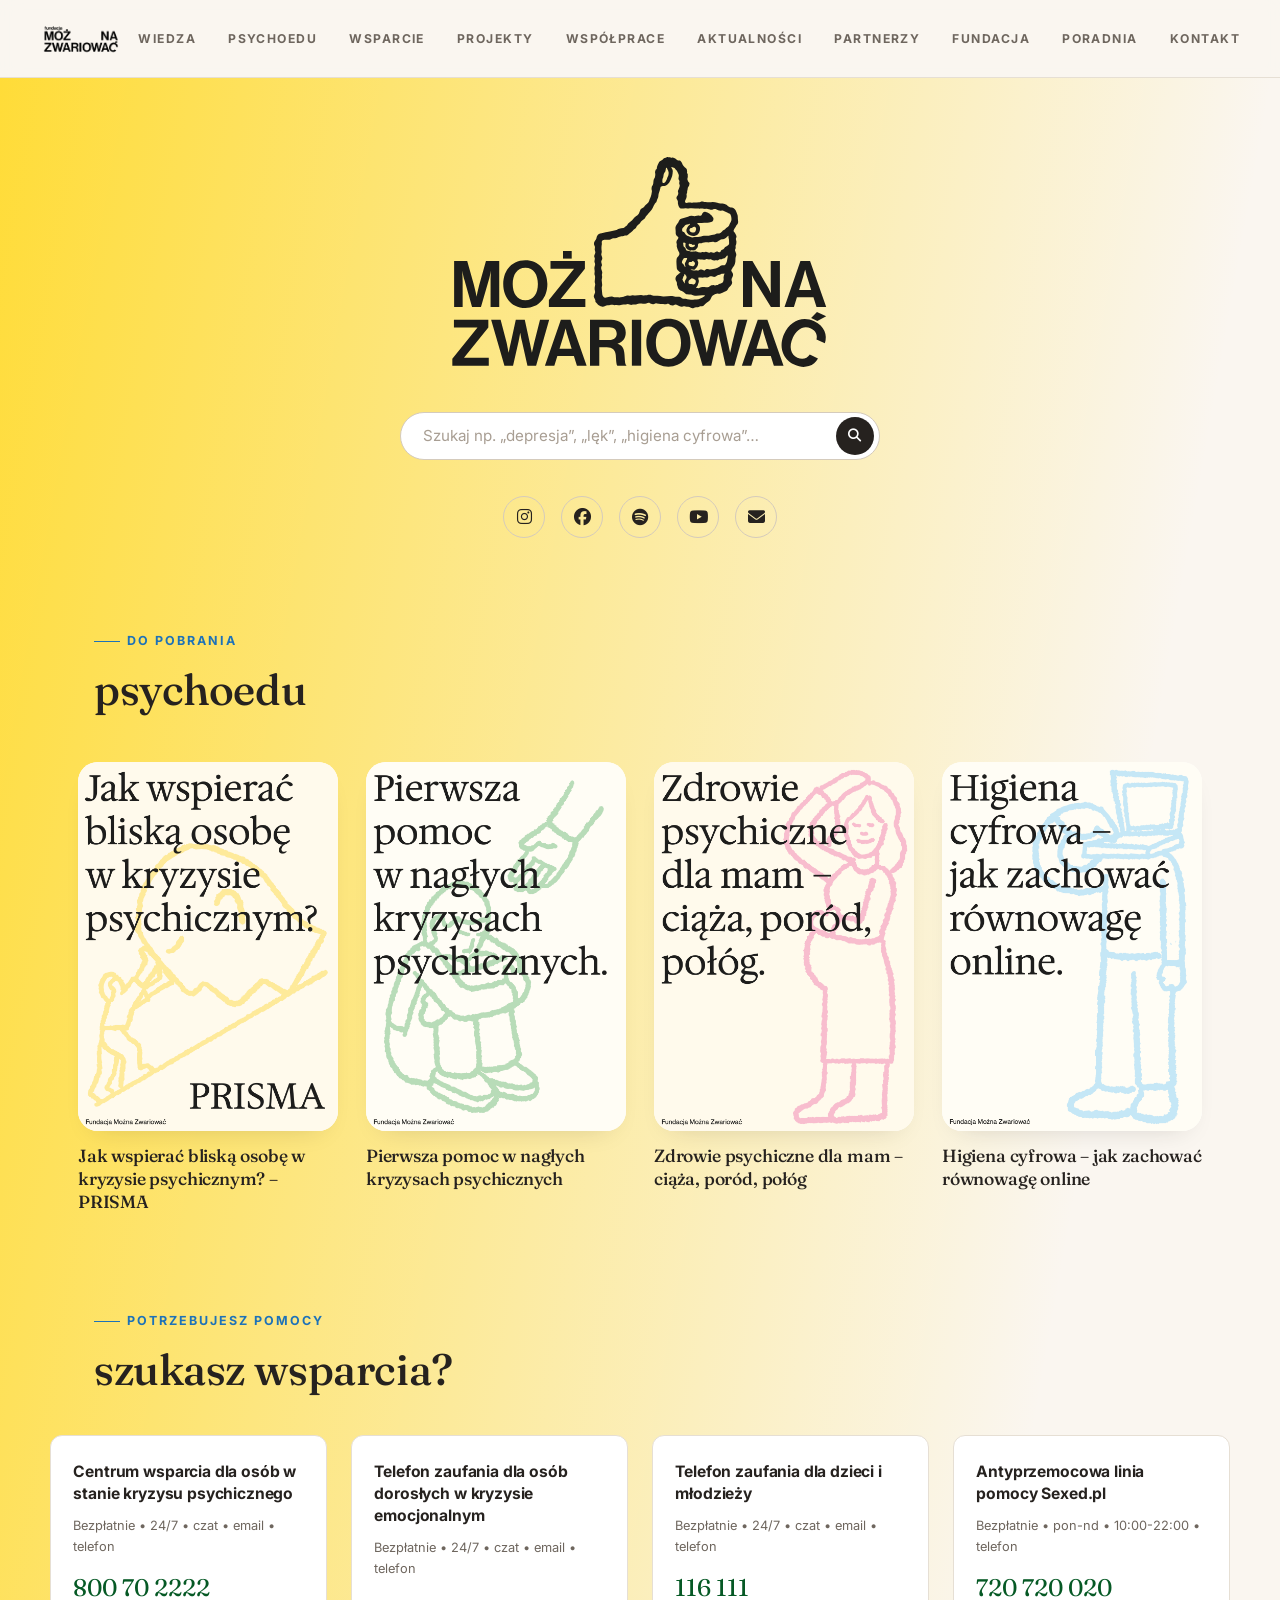
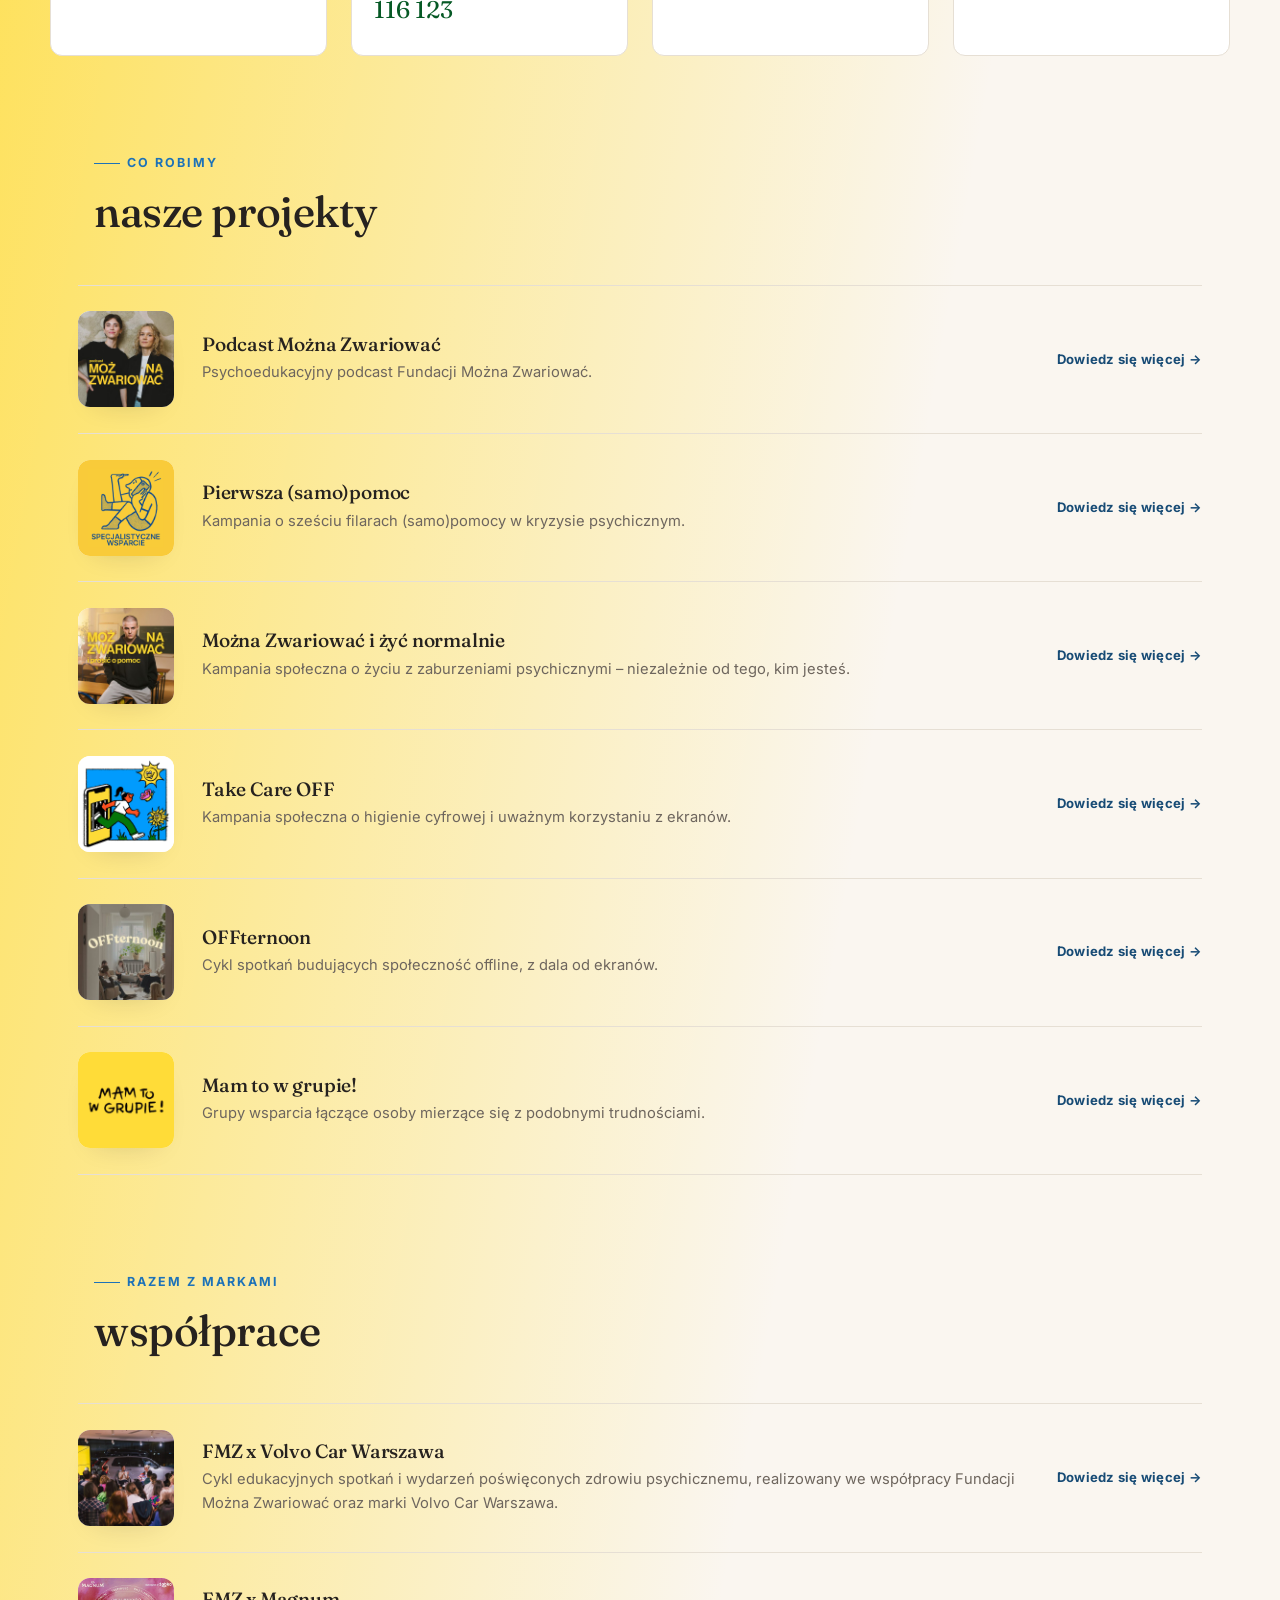
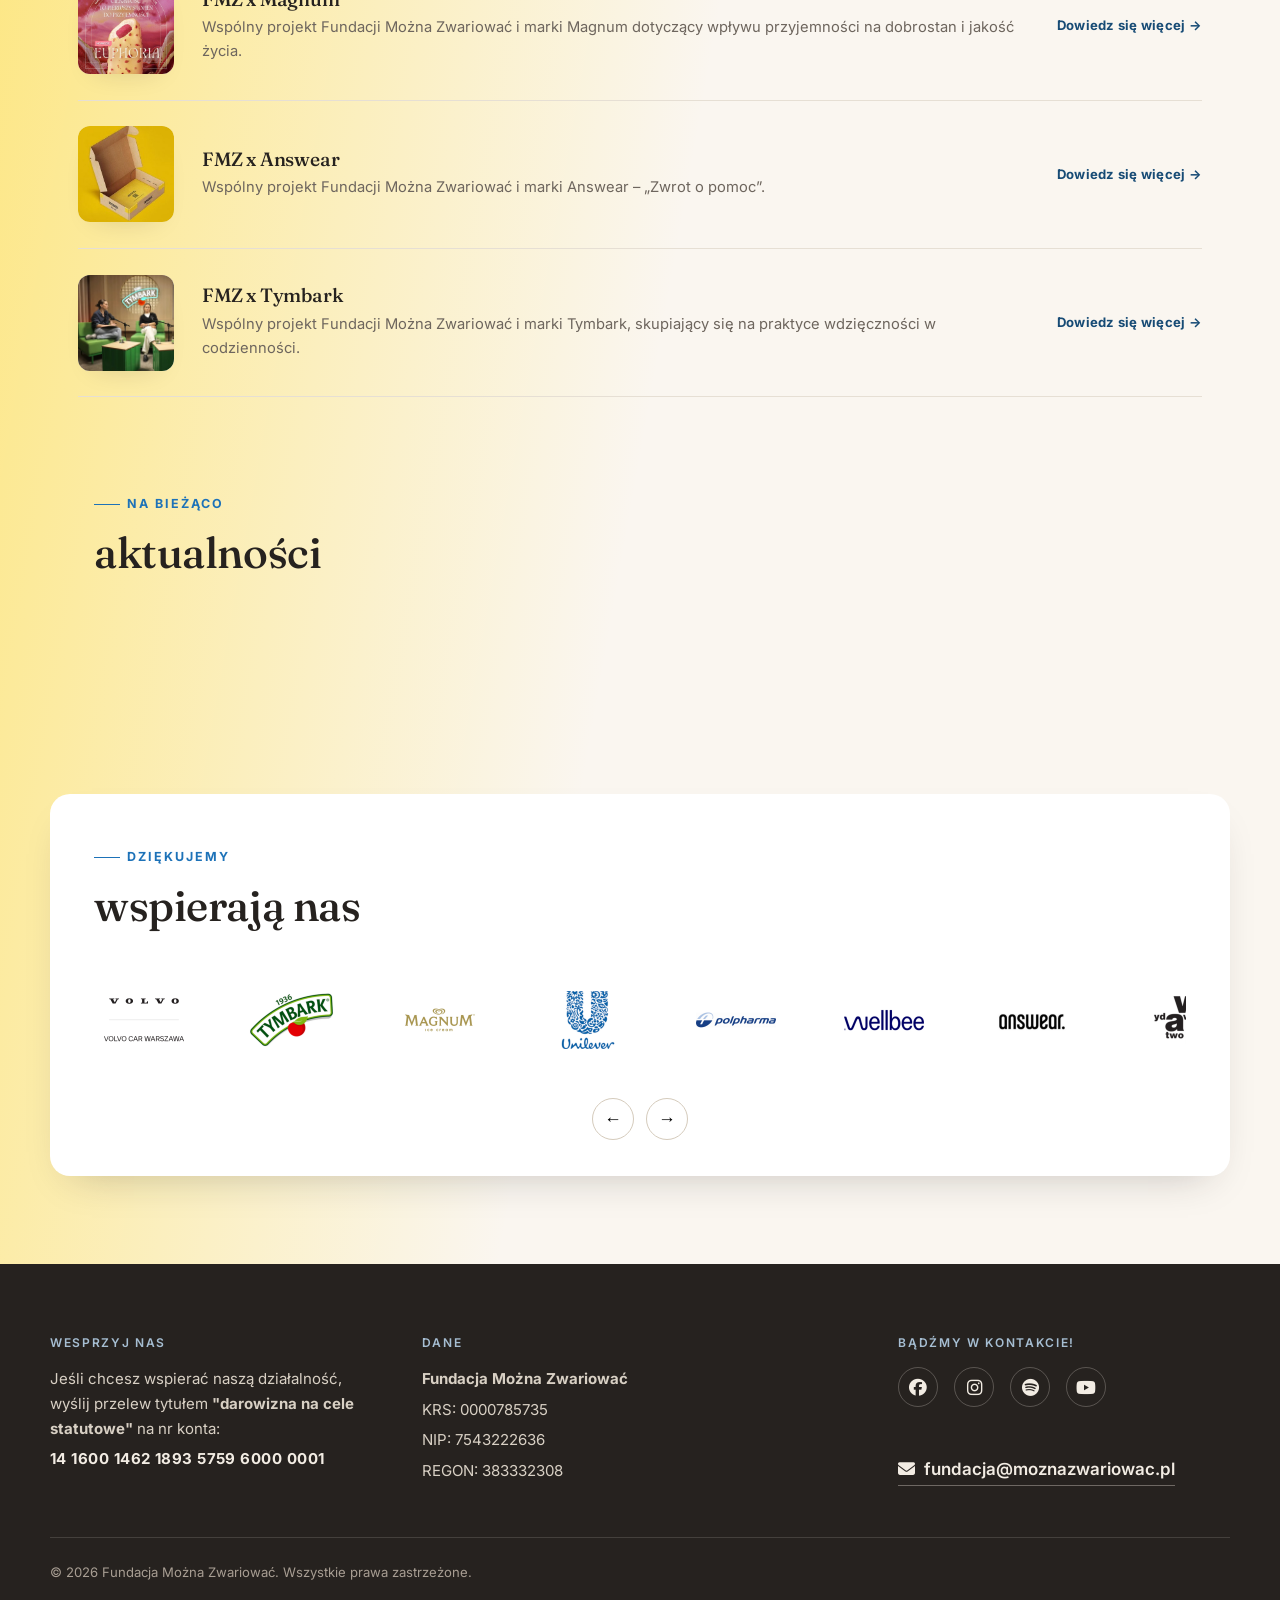
==== commit 70ffda56: "Optimize images: smaller kampania posters, jpg PSP images, square project thumbnails Co-Authored-By:" ====
--- a/index.html
+++ b/index.html
@@ -14,7 +14,7 @@
       rel="stylesheet"
       href="https://cdnjs.cloudflare.com/ajax/libs/font-awesome/6.5.0/css/all.min.css"
     />
-    <link rel="stylesheet" href="style.css?v=35" />
+    <link rel="stylesheet" href="style.css?v=38" />
     <link rel="icon" type="image/png" href="images/favicon.png" />
   </head>
   <body>
@@ -177,7 +177,7 @@
       </div>
       <div class="projects-list">
         <a href="https://open.spotify.com/show/7yq7L2H5VwxzbtKMXawCY4" target="_blank" class="project-row">
-          <div class="project-row-thumb"><img src="images/podcast.png" alt="Podcast Można Zwariować" /></div>
+          <div class="project-row-thumb"><img src="images/thumbs/podcast.jpg" alt="Podcast Można Zwariować" /></div>
           <div class="project-row-text">
             <h3>Podcast Można Zwariować</h3>
             <p>Psychoedukacyjny podcast Fundacji Można Zwariować.</p>
@@ -195,7 +195,7 @@
         </a>
 
         <a href="kampania.html" class="project-row">
-          <div class="project-row-thumb"><img src="images/kampania/poster1.jpg" alt="Można Zwariować i żyć normalnie" /></div>
+          <div class="project-row-thumb"><img src="images/thumbs/kampania.jpg" alt="Można Zwariować i żyć normalnie" /></div>
           <div class="project-row-text">
             <h3>Można Zwariować i żyć normalnie</h3>
             <p>Kampania społeczna o życiu z zaburzeniami psychicznymi – niezależnie od tego, kim jesteś.</p>
@@ -204,7 +204,7 @@
         </a>
 
         <a href="takecareoff.html" class="project-row">
-          <div class="project-row-thumb"><img src="images/tcoy1.png" alt="Take Care OFF" /></div>
+          <div class="project-row-thumb"><img src="images/thumbs/takecareoff.jpg" alt="Take Care OFF" /></div>
           <div class="project-row-text">
             <h3>Take Care OFF</h3>
             <p>Kampania społeczna o higienie cyfrowej i uważnym korzystaniu z ekranów.</p>
@@ -213,7 +213,7 @@
         </a>
 
         <a href="offternoon.html" class="project-row">
-          <div class="project-row-thumb"><img src="images/offternoon.jpg" alt="OFFternoon" /></div>
+          <div class="project-row-thumb"><img src="images/thumbs/offternoon.jpg" alt="OFFternoon" /></div>
           <div class="project-row-text">
             <h3>OFFternoon</h3>
             <p>Cykl spotkań budujących społeczność offline, z dala od ekranów.</p>
--- a/style.css
+++ b/style.css
@@ -1600,7 +1600,7 @@
 }
 
 .volvo-playlist {
-  max-width: 900px;
+  max-width: 1200px;
   margin: 3.5rem auto 2rem;
 }
 
@@ -1655,7 +1655,7 @@
 }
 
 .magnum-logos img {
-  height: 120px;
+  height: 84px;
   width: auto;
   border-radius: var(--radius-sm);
 }
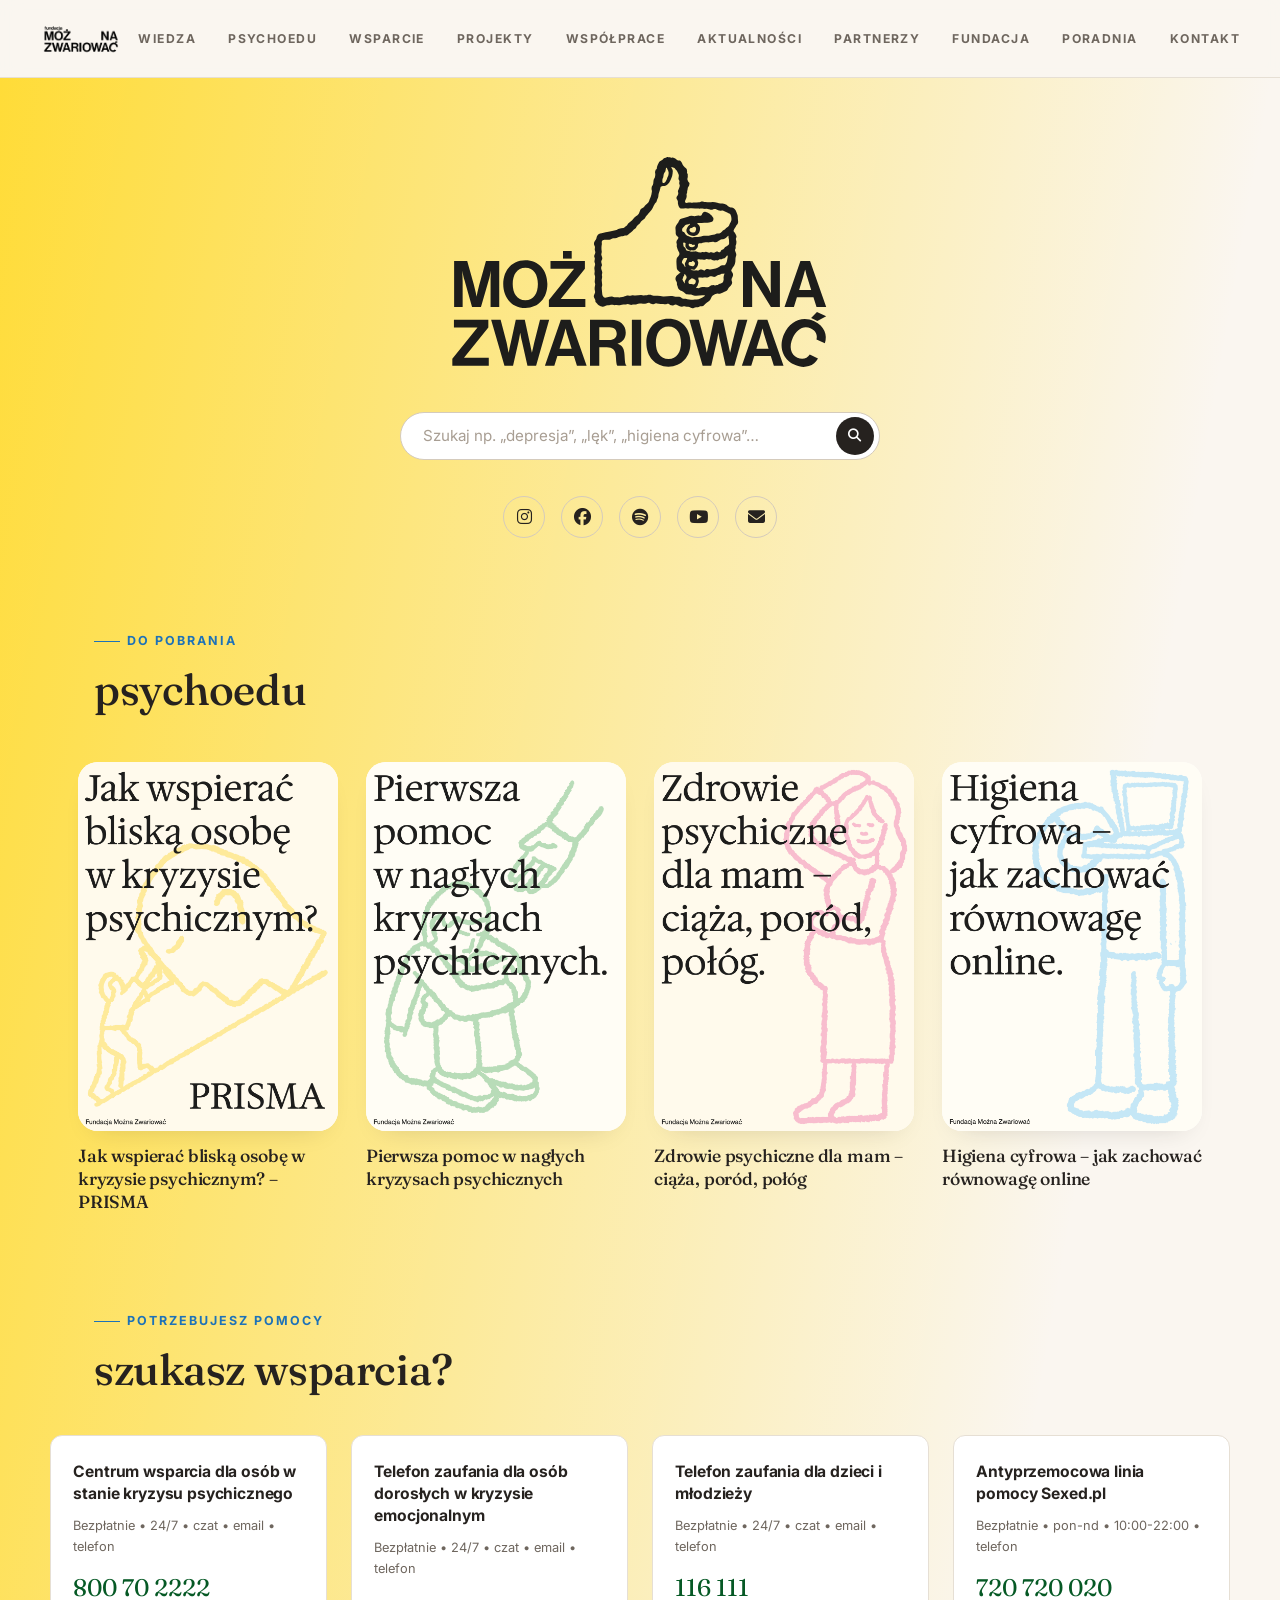
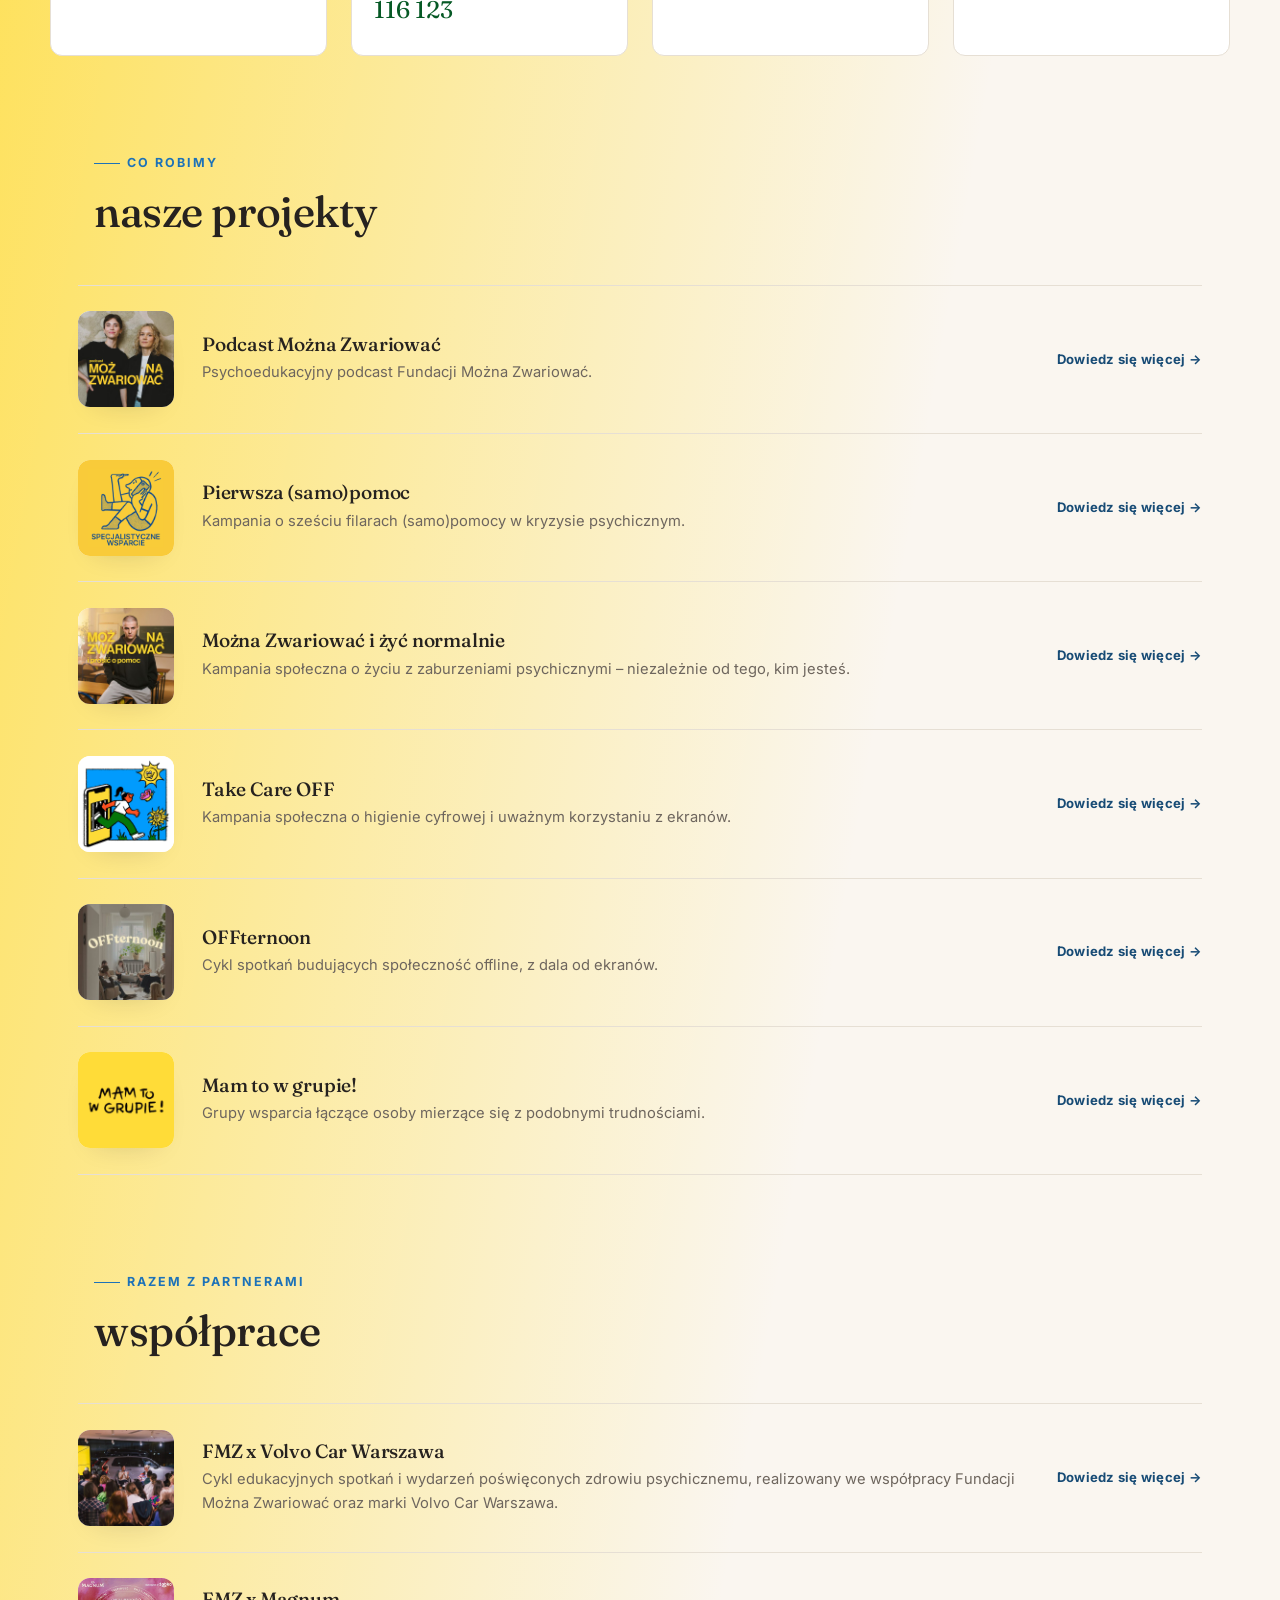
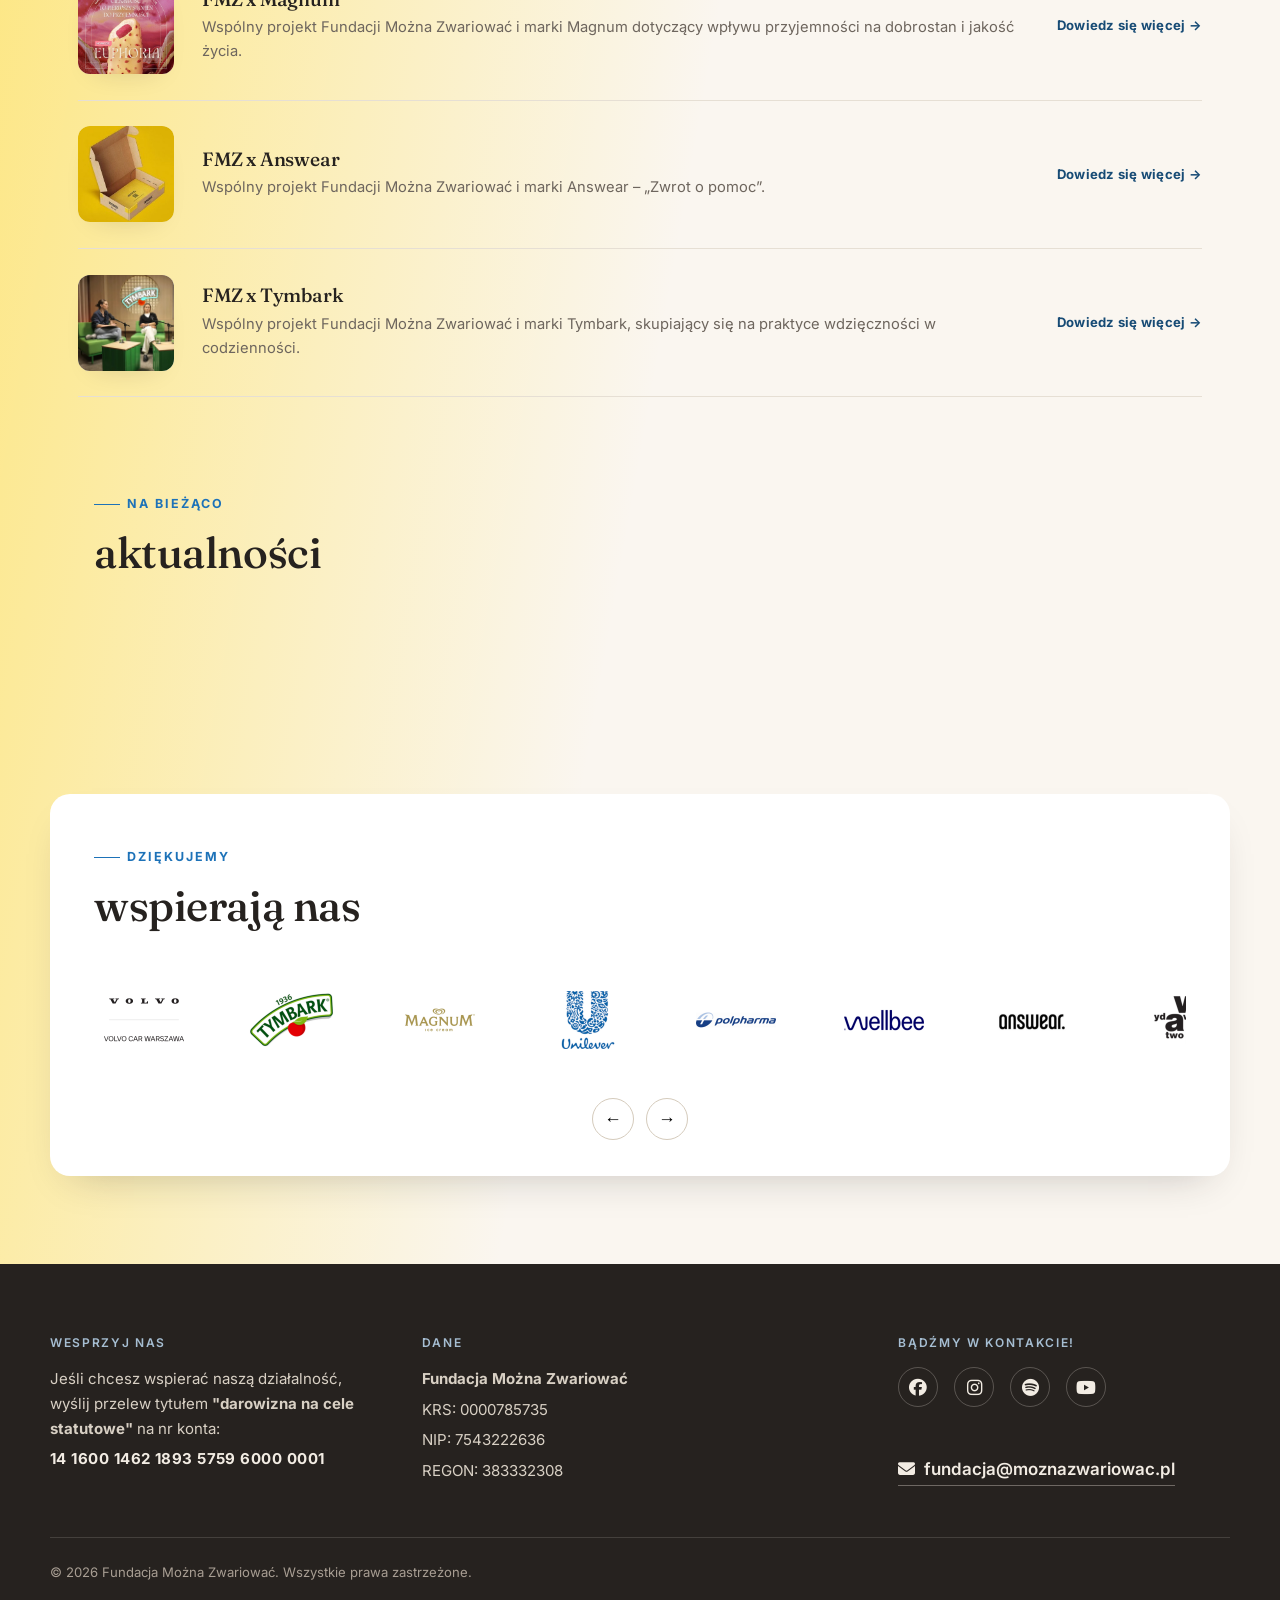
==== commit b4240370: "Home page: Współprace eyebrow reads Razem z partnerami Co-Authored-By: Claude Opus 5.5 <noreply@anth" ====
--- a/index.html
+++ b/index.html
@@ -4,6 +4,17 @@
     <meta charset="UTF-8" />
     <meta name="viewport" content="width=device-width, initial-scale=1.0" />
     <title>Fundacja Można Zwariować</title>
+    <meta name="description" content="Fundacja Można Zwariować mówi głośno o zdrowiu psychicznym – bez tabu. Psychoedukacja, podcast, grupy wsparcia, poradnia i projekty społeczne." />
+    <meta property="og:type" content="website" />
+    <meta property="og:site_name" content="Fundacja Można Zwariować" />
+    <meta property="og:locale" content="pl_PL" />
+    <meta property="og:title" content="Fundacja Można Zwariować" />
+    <meta property="og:description" content="Fundacja Można Zwariować mówi głośno o zdrowiu psychicznym – bez tabu. Psychoedukacja, podcast, grupy wsparcia, poradnia i projekty społeczne." />
+    <meta property="og:url" content="https://moznazwariowac.pl/" />
+    <meta property="og:image" content="https://moznazwariowac.pl/images/og-image.jpg" />
+    <meta property="og:image:width" content="1200" />
+    <meta property="og:image:height" content="630" />
+    <meta name="twitter:card" content="summary_large_image" />
     <link rel="preconnect" href="https://fonts.googleapis.com" />
     <link rel="preconnect" href="https://fonts.gstatic.com" crossorigin />
     <link
@@ -36,7 +47,7 @@
           <a href="#aktualnosci">AKTUALNOŚCI</a>
           <a href="#partnerzy">PARTNERZY</a>
           <a href="fundacja.html">FUNDACJA</a>
-          <a href="http://poradniamoznazwariowac.pl/" target="_blank">PORADNIA</a>
+          <a href="https://poradniamoznazwariowac.pl/" target="_blank">PORADNIA</a>
           <a href="#kontakt">KONTAKT</a>
         </nav>
 
@@ -53,7 +64,7 @@
       <a href="#aktualnosci">Aktualności</a>
       <a href="#partnerzy">Partnerzy</a>
       <a href="fundacja.html">Fundacja</a>
-      <a href="http://poradniamoznazwariowac.pl/" target="_blank">Poradnia</a>
+      <a href="https://poradniamoznazwariowac.pl/" target="_blank">Poradnia</a>
       <a href="#kontakt">Kontakt</a>
     </nav>
 
@@ -233,7 +244,7 @@
       </div>
 
       <div class="section-heading" id="wspolprace">
-        <p class="eyebrow">Razem z markami</p>
+        <p class="eyebrow">Razem z partnerami</p>
         <h2>współprace</h2>
       </div>
       <div class="projects-list">
